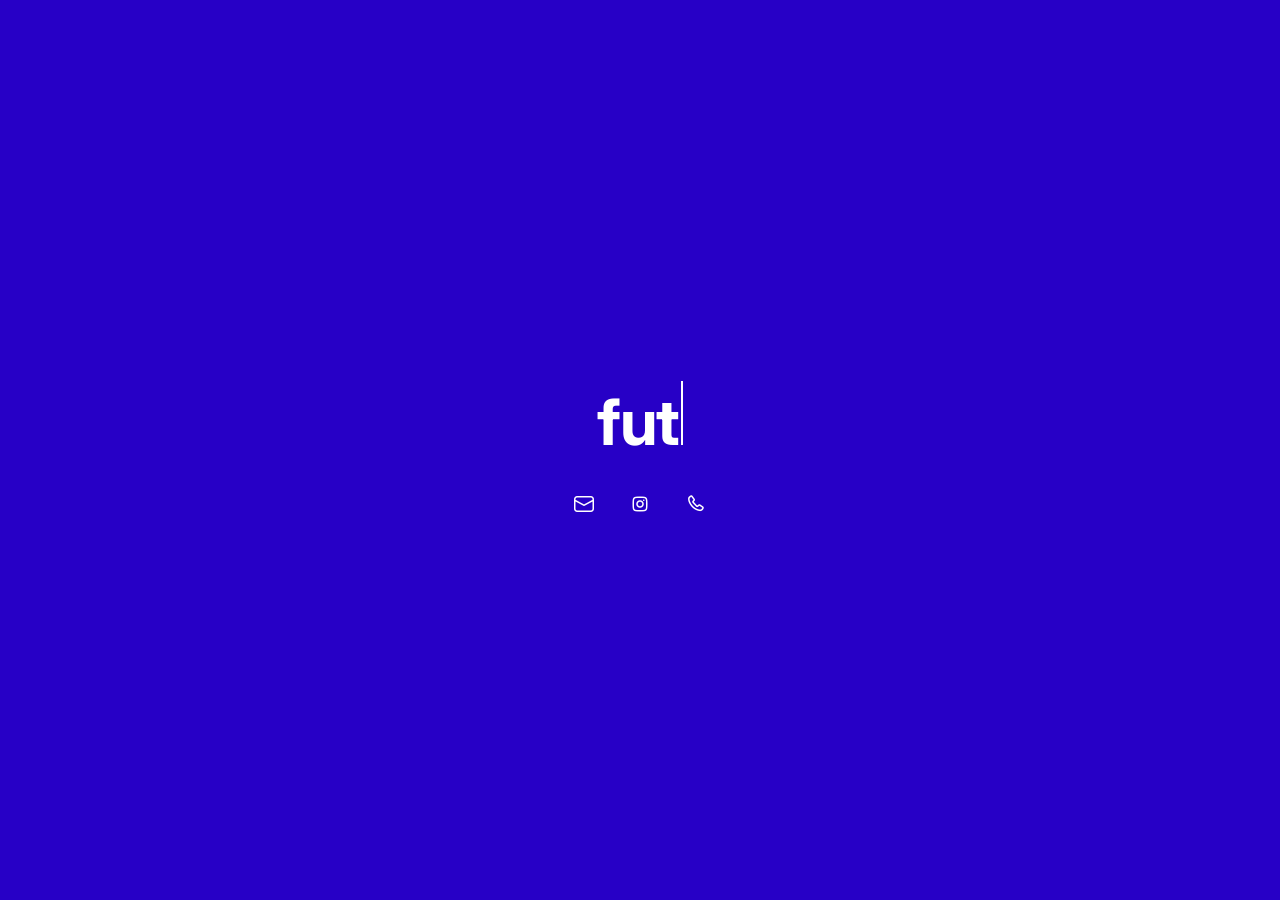
==== index.html @ 41119103 "Add files via upload" ====
<!DOCTYPE html>
<html lang="en">
<head>
    <meta charset="UTF-8">
    <meta name="viewport" content="width=device-width, initial-scale=1.0">
    <title>Futonic</title>
    <link rel="stylesheet" href="styles.css">
    <link rel="preconnect" href="https://fonts.googleapis.com">
    <link rel="preconnect" href="https://fonts.gstatic.com" crossorigin>
    <link href="https://fonts.googleapis.com/css2?family=Inter:wght@400;500;600;700&display=swap" rel="stylesheet">
</head>
<body>
    <div class="container">
        <div class="text-container">
            <h1 class="logo" id="main-text">futonic</h1>
        </div>
        <div class="social-links">
            <a href="mailto:igbal@futonic.com" class="social-link">
                <img src="mailLogo.png" alt="Email" class="social-icon">
            </a>
            <a href="https://instagram.com/futonic" target="_blank" class="social-link">
                <img src="instagramLogo.png" alt="Instagram" class="social-icon">
            </a>
            <a href="tel:+994775449441" class="social-link">
                <img src="phoneLogo.png" alt="Phone" class="social-icon">
            </a>
        </div>
    </div>
    <script src="script.js"></script>
</body>
</html>
---- styles.css ----
* {
    margin: 0;
    padding: 0;
    box-sizing: border-box;
}

body {
    font-family: 'Inter', sans-serif;
    background-color: #2700C6;
    color: white;
    min-height: 100vh;
    display: flex;
    justify-content: center;
    align-items: center;
}

.container {
    text-align: center;
    padding: 2rem;
}

.text-container {
    margin-bottom: 2rem;
}

.logo {
    font-size: 4rem;
    font-weight: 700;
    letter-spacing: -0.02em;
    opacity: 0;
    animation: fadeIn 0.5s ease forwards;
}

.social-links {
    display: flex;
    gap: 2rem;
    justify-content: center;
    align-items: center;
    opacity: 0;
    animation: fadeIn 0.5s ease forwards 1.5s;
}

.social-link {
    text-decoration: none;
    transition: transform 0.3s ease;
}

.social-icon {
    width: 24px;
    height: 24px;
    filter: brightness(0) invert(1);
}

.social-link:hover {
    transform: scale(1.1);
}

@keyframes fadeIn {
    from {
        opacity: 0;
        transform: translateY(20px);
    }
    to {
        opacity: 1;
        transform: translateY(0);
    }
}

.cursor {
    display: inline-block;
    width: 2px;
    height: 1em;
    background-color: white;
    margin-left: 2px;
    animation: blink 0.7s infinite;
}

@keyframes blink {
    50% {
        opacity: 0;
    }
}

/* Responsive design */
@media (max-width: 768px) {
    .logo {
        font-size: 3rem;
    }
    
    .social-links {
        gap: 1.5rem;
    }
}

@media (max-width: 480px) {
    .logo {
        font-size: 2.5rem;
    }
    
    .social-links {
        gap: 1rem;
    }
}
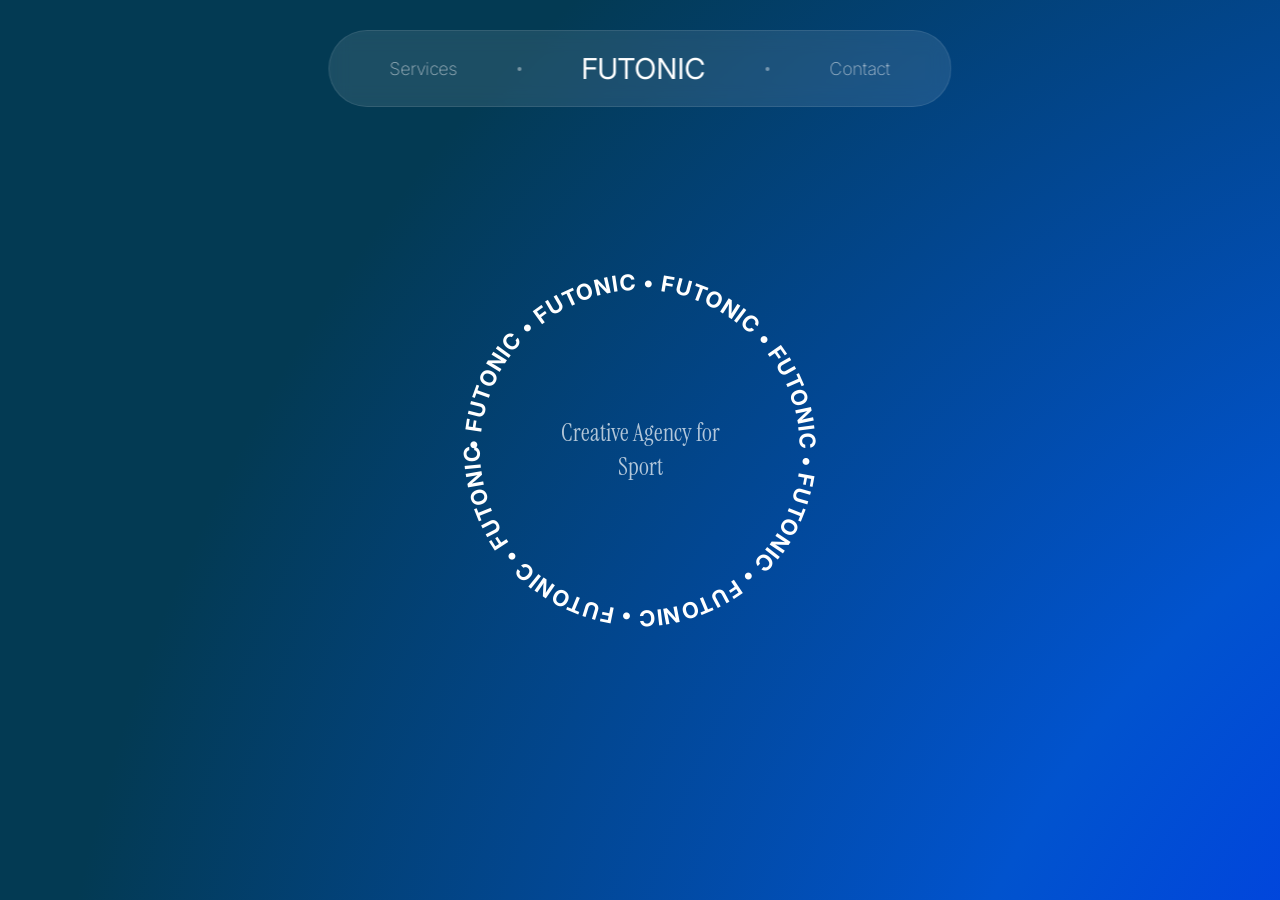
==== commit 90728cd2: "Add files via upload" ====
--- a/index.html
+++ b/index.html
@@ -1,31 +1,1358 @@
-<!DOCTYPE html>
-<html lang="en">
-<head>
-    <meta charset="UTF-8">
-    <meta name="viewport" content="width=device-width, initial-scale=1.0">
-    <title>Futonic</title>
-    <link rel="stylesheet" href="styles.css">
-    <link rel="preconnect" href="https://fonts.googleapis.com">
-    <link rel="preconnect" href="https://fonts.gstatic.com" crossorigin>
-    <link href="https://fonts.googleapis.com/css2?family=Inter:wght@400;500;600;700&display=swap" rel="stylesheet">
-</head>
-<body>
-    <div class="container">
-        <div class="text-container">
-            <h1 class="logo" id="main-text">futonic</h1>
-        </div>
-        <div class="social-links">
-            <a href="mailto:igbal@futonic.com" class="social-link">
-                <img src="mailLogo.png" alt="Email" class="social-icon">
-            </a>
-            <a href="https://instagram.com/futonic" target="_blank" class="social-link">
-                <img src="instagramLogo.png" alt="Instagram" class="social-icon">
-            </a>
-            <a href="tel:+994775449441" class="social-link">
-                <img src="phoneLogo.png" alt="Phone" class="social-icon">
-            </a>
-        </div>
-    </div>
-    <script src="script.js"></script>
-</body>
-</html> +<!DOCTYPE html>
+<html lang="en">
+<head>
+    <meta charset="UTF-8">
+    <meta name="viewport" content="width=device-width, initial-scale=1.0">
+    <title>Futonic</title>
+    <link href="https://fonts.googleapis.com/css2?family=Inter:wght@900&display=swap" rel="stylesheet">
+    <link href="https://api.fontshare.com/v2/css?f[]=instrument-serif@400&display=swap" rel="stylesheet">
+    <link href="https://fonts.googleapis.com/css2?family=Instrument+Serif&display=swap" rel="stylesheet">
+
+    <style>
+        * {
+            margin: 0;
+            padding: 0;
+            box-sizing: border-box;
+        }
+
+        html {
+            scroll-behavior: smooth;
+            height: 100%;
+            overflow-y: auto;
+            scroll-snap-type: y mandatory;
+        }
+
+        @keyframes gradientMove {
+            0% {
+                background-position: 70% 70%;
+            }
+            25% {
+                background-position: 65% 75%;
+            }
+            50% {
+                background-position: 70% 80%;
+            }
+            75% {
+                background-position: 75% 75%;
+            }
+            100% {
+                background-position: 70% 70%;
+            }
+        }
+
+        @keyframes wave {
+            0% {
+                transform: translateY(0) scaleY(1);
+            }
+            50% {
+                transform: translateY(10px) scaleY(0.9);
+            }
+            100% {
+                transform: translateY(0) scaleY(1);
+            }
+        }
+
+        body {
+            min-height: 100vh;
+            background: radial-gradient(
+                circle at 70% 70%,
+                #0026ff 0%,
+                #0153ce 40%,
+                #033a53 80%
+            );
+            background-size: 200% 200%;
+            background-attachment: fixed;
+            animation: gradientMove 15s ease-in-out infinite;
+            font-family: 'Inter', sans-serif;
+            color: rgba(255, 255, 255, 0.9);
+            overflow-x: hidden;
+            perspective: 1px;
+            transform-style: preserve-3d;
+        }
+
+        .header {
+            position: fixed;
+            top: 30px;
+            left: 50%;
+            transform: translateX(-50%);
+            background: rgba(255, 255, 255, 0.1);
+            backdrop-filter: blur(10px);
+            border-radius: 50px;
+            padding: 20px 60px;
+            display: flex;
+            align-items: center;
+            gap: 60px;
+            z-index: 1000;
+            border: 1px solid rgba(255, 255, 255, 0.1);
+            transition: all 0.3s ease;
+        }
+
+        .header.on-light {
+            background: rgba(255, 255, 255, 0.8);
+            border: 1px solid rgba(0, 0, 0, 0.1);
+        }
+
+        .header a {
+            color: rgba(255, 255, 255, 0.6);
+            text-decoration: none;
+            font-size: 1.1rem;
+            transition: all 0.5s cubic-bezier(0.4, 0, 0.2, 1);
+            font-weight: 200;
+            cursor: pointer;
+        }
+
+        .header a:hover {
+            color: rgba(255, 255, 255, 0.9);
+        }
+
+        .header a.active {
+            color: rgba(255, 255, 255, 1);
+            font-size: 1.3rem;
+            font-weight: 400;
+        }
+
+        .header .logo {
+            color: rgba(255, 255, 255, 0.8);
+            font-size: 1.2rem;
+            font-weight: 300;
+            transition: all 0.5s cubic-bezier(0.4, 0, 0.2, 1);
+        }
+
+        .header .logo.active {
+            font-size: 1.8rem;
+            font-weight: 400;
+            color: rgba(255, 255, 255, 1);
+        }
+
+        .header.on-light a {
+            color: rgba(0, 0, 0, 0.6);
+        }
+
+        .header.on-light a:hover {
+            color: rgba(0, 0, 0, 0.9);
+        }
+
+        .header.on-light a.active {
+            color: rgba(0, 0, 0, 1);
+        }
+
+        .header.on-light .logo {
+            color: rgba(0, 0, 0, 0.8);
+        }
+
+        .header.on-light .logo.active {
+            color: rgba(0, 0, 0, 1);
+        }
+
+        .header.on-light .dot {
+            background: rgba(0, 0, 0, 0.4);
+        }
+
+        .header .dot {
+            width: 4px;
+            height: 4px;
+            background: rgba(255, 255, 255, 0.4);
+            border-radius: 50%;
+            transition: background 0.3s ease;
+        }
+
+        .section-wrapper {
+            position: relative;
+            height: 100vh;
+            overflow-y: auto;
+            overflow-x: hidden;
+            scroll-snap-type: y mandatory;
+            perspective: 2px;
+        }
+
+        .home-section {
+            position: relative;
+            min-height: 100vh;
+            width: 100%;
+            display: flex;
+            justify-content: center;
+            align-items: center;
+            scroll-snap-align: start;
+            scroll-snap-stop: always;
+            transform-style: preserve-3d;
+            z-index: 1;
+        }
+
+        .home-section::after {
+            content: '';
+            position: absolute;
+            top: 0;
+            left: 0;
+            right: 0;
+            bottom: 0;
+            background: inherit;
+            transform: translateZ(-1px) scale(2);
+            z-index: -1;
+        }
+
+        .circle-container {
+            position: relative;
+            width: 400px;
+            height: 400px;
+            display: flex;
+            justify-content: center;
+            align-items: center;
+            transform: translateZ(0);
+            will-change: transform;
+        }
+
+        .circle-text {
+            position: absolute;
+            width: 100%;
+            height: 100%;
+        }
+
+        svg {
+            width: 100%;
+            height: 100%;
+        }
+
+        path {
+            fill: none;
+        }
+
+        text {
+            fill: white;
+            font-size: 22px;
+            font-family: 'Inter', sans-serif;
+            font-weight: bold;
+            text-transform: uppercase;
+            letter-spacing: 1px;
+        }
+
+        .circle-text svg {
+            animation: rotate 20s linear infinite;
+        }
+
+        .subtitle {
+            font-family: 'Instrument Serif', serif;
+            font-size: 1.5rem;
+            color: rgba(255, 255, 255, 0.7);
+            position: absolute;
+            text-align: center;
+            max-width: 200px;
+            line-height: 1.4;
+            z-index: 2;
+        }
+
+        @keyframes rotate {
+            from {
+                transform: rotate(0deg);
+            }
+            to {
+                transform: rotate(360deg);
+            }
+        }
+
+        .center-text {
+            font-size: 4rem;
+            color: white;
+            position: absolute;
+            z-index: 2;
+        }
+
+        .text-container {
+            text-align: center;
+            position: relative;
+            min-height: 300px;
+            min-width: 800px;
+            display: flex;
+            flex-direction: column;
+            justify-content: center;
+            align-items: center;
+        }
+
+        .text-container h1 {
+            font-size: 5rem;
+            font-weight: 900;
+            margin-bottom: 1rem;
+            text-transform: lowercase;
+            letter-spacing: -0.02em;
+            display: flex;
+            justify-content: center;
+        }
+
+        .letter {
+            position: relative;
+            transition: color 0.3s ease, opacity 0.5s ease, transform 0.5s ease;
+            cursor: pointer;
+            transform-origin: center;
+            display: inline-block;
+            padding: 0 0.02em;
+            will-change: transform, opacity;
+        }
+
+        .letter.active {
+            color: #fff;
+        }
+
+        .letter.returning {
+            transition: transform 0.5s cubic-bezier(0.4, 0, 0.2, 1);
+        }
+
+        .letter.fade-out {
+            opacity: 0;
+            transform: translateY(20px);
+        }
+
+        .letter.fade-in {
+            opacity: 1;
+            transform: translateY(0);
+        }
+
+        /* Players Section Styles */
+        @keyframes glowMove {
+            0% {
+                background-position: 0% 50%;
+            }
+            50% {
+                background-position: 100% 50%;
+            }
+            100% {
+                background-position: 0% 50%;
+            }
+        }
+
+        .players-section {
+            min-height: 100vh;
+            height: 100vh;
+            width: 100%;
+            padding: 60px 20px;
+            background: #070511;
+            position: relative;
+            overflow: hidden;
+            display: flex;
+            flex-direction: column;
+            justify-content: center;
+            scroll-snap-align: start;
+            scroll-snap-stop: always;
+            z-index: 1;
+        }
+
+        .players-section::before {
+            content: '';
+            position: absolute;
+            top: -50%;
+            left: -50%;
+            width: 200%;
+            height: 200%;
+            background: radial-gradient(
+                circle at 70% 70%,
+                #0026ff 0%,
+                #0153ce 40%,
+                #033a53 80%
+            );
+            animation: glowMove 20s ease-in-out infinite;
+            z-index: -1;
+            transform-origin: center;
+        }
+
+        .players-section::after {
+            content: '';
+            position: absolute;
+            top: 0;
+            left: 0;
+            right: 0;
+            bottom: 0;
+            background: radial-gradient(
+                circle at 30% 30%,
+                rgba(56, 121, 242, 0.1) 0%,
+                rgba(56, 121, 242, 0.05) 30%,
+                transparent 70%
+            );
+            z-index: -1;
+        }
+
+        .players-section h2 {
+            text-align: center;
+            font-family: 'Instrument Serif', serif;
+            font-size: 4rem;
+            color: white;
+            margin-bottom: 60px;
+            font-weight: normal;
+            opacity: 0;
+            transform: translateY(30px);
+            transition: opacity 0.6s ease, transform 0.6s ease;
+            position: relative;
+            z-index: 2;
+        }
+
+        .players-section.visible h2 {
+            opacity: 1;
+            transform: translateY(0);
+        }
+
+        .players-grid {
+            position: relative;
+            z-index: 2;
+            display: flex;
+            justify-content: center;
+            gap: 40px;
+            flex-wrap: wrap;
+            max-width: 1200px;
+            margin: 0 auto;
+        }
+
+        .player-card {
+            width: 280px;
+            background: rgba(255, 255, 255, 0.05);
+            border-radius: 15px;
+            overflow: hidden;
+            transition: transform 0.3s ease, box-shadow 0.3s ease;
+            opacity: 0;
+            transform: translateY(30px);
+            transition: transform 0.6s ease, box-shadow 0.3s ease, opacity 0.6s ease;
+            backdrop-filter: blur(10px);
+            border: 1px solid rgba(255, 255, 255, 0.1);
+            position: relative;
+            margin-top: 80px;
+        }
+
+        .players-section.visible .player-card {
+            opacity: 1;
+            transform: translateY(0);
+        }
+
+        .player-card:hover {
+            transform: translateY(-10px);
+            box-shadow: 0 20px 40px rgba(56, 158, 242, 0.2);
+            border-color: rgba(56, 158, 242, 0.3);
+        }
+
+        .player-card:nth-child(2) {
+            transition-delay: 0.2s;
+        }
+
+        .player-image {
+            width: 100%;
+            height: 350px;
+            object-fit: cover;
+            position: relative;
+        }
+
+        .player-image::after {
+            content: '';
+            position: absolute;
+            top: 0;
+            left: 0;
+            right: 0;
+            bottom: 0;
+            background: linear-gradient(180deg, rgba(0,0,0,0) 0%, rgba(0,0,0,0.7) 100%);
+            z-index: 1;
+        }
+
+        .player-card.purple {
+            background: linear-gradient(to bottom, rgba(76, 29, 149, 0.1), rgba(76, 29, 149, 0.2));
+            border-color: rgba(147, 51, 234, 0.3);
+        }
+
+        .player-card.purple:hover {
+            transform: translateY(-10px);
+            box-shadow: 0 20px 40px rgba(147, 51, 234, 0.2);
+            border-color: rgba(147, 51, 234, 0.5);
+            background: linear-gradient(to bottom, rgba(76, 29, 149, 0.15), rgba(76, 29, 149, 0.25));
+        }
+
+        .player-card.red {
+            background: linear-gradient(to bottom, rgba(153, 27, 27, 0.1), rgba(153, 27, 27, 0.2));
+            border-color: rgba(220, 38, 38, 0.3);
+        }
+
+        .player-card.red:hover {
+            transform: translateY(-10px);
+            box-shadow: 0 20px 40px rgba(220, 38, 38, 0.2);
+            border-color: rgba(220, 38, 38, 0.5);
+            background: linear-gradient(to bottom, rgba(153, 27, 27, 0.15), rgba(153, 27, 27, 0.25));
+        }
+
+        .player-info {
+            padding: 20px;
+            position: relative;
+        }
+
+        .player-number {
+            position: absolute;
+            top: -2100px;
+            left: 0;
+            font-family: 'Instrument Serif', serif;
+            font-size: 4rem;
+            color: rgba(255, 255, 255, 0.15);
+            transition: color 0.3s ease, transform 0.3s ease;
+            z-index: 3;
+            transform: translateY(0);
+        }
+
+        .player-card:hover .player-number {
+            color: rgba(56, 115, 242, 0.7);
+            transform: translateY(10px);
+        }
+
+        .player-name {
+            font-family: 'Instrument Serif', serif;
+            font-size: 1.8rem;
+            color: rgba(255, 255, 255, 0.5);
+            margin-bottom: 5px;
+            transition: color 0.3s ease;
+        }
+
+        .player-card:hover .player-name {
+            color: rgba(255, 255, 255, 0.7);
+        }
+
+        .player-surname {
+            font-family: 'Instrument Serif', serif;
+            font-size: 2.2rem;
+            color: rgba(255, 255, 255, 0.9);
+            transition: color 0.3s ease;
+        }
+
+        .player-card:hover .player-surname {
+            color: white;
+        }
+
+        .flag-icon {
+            width: 24px;
+            height: 16px;
+            object-fit: contain;
+            margin-left: 10px;
+            vertical-align: middle;
+        }
+
+        .services-section {
+            position: relative;
+            min-height: 100vh;
+            width: 100%;
+            background: #f5f5f5;
+            display: flex;
+            flex-direction: column;
+            align-items: center;
+            justify-content: center;
+            scroll-snap-align: start;
+            scroll-snap-stop: always;
+            padding: 100px 20px;
+        }
+
+        .services-content {
+            display: flex;
+            flex-direction: column;
+            align-items: center;
+            width: 100%;
+            position: relative;
+        }
+
+        .services-section h2 {
+            font-family: 'Instrument Serif', serif;
+            font-size: 5rem;
+            color: #000;
+            font-weight: normal;
+            opacity: 0;
+            transform: translateY(30px);
+            transition: all 0.6s ease;
+            margin-bottom: 40px;
+            text-align: center;
+        }
+
+        .services-section.visible h2 {
+            opacity: 1;
+            transform: translateY(0);
+        }
+
+        .toggle-view-button {
+            margin-top: 60px;
+            margin-bottom: 60px;
+            width: 80px;
+            height: 80px;
+            border: 2px solid rgba(0, 0, 0, 0.3);
+            border-radius: 50%;
+            background: transparent;
+            cursor: pointer;
+            display: flex;
+            align-items: center;
+            justify-content: center;
+            transition: all 0.3s ease;
+            padding: 0;
+            position: relative;
+            z-index: 10;
+        }
+
+        .toggle-view-button:hover {
+            border-color: rgba(0, 0, 0, 0.8);
+        }
+
+        .toggle-view-button::after {
+            content: '';
+            width: 12px;
+            height: 12px;
+            border-right: 2px solid rgba(0, 0, 0, 0.6);
+            border-bottom: 2px solid rgba(0, 0, 0, 0.6);
+            transform: rotate(45deg);
+            transition: all 0.3s ease;
+            margin-top: -6px;
+        }
+
+        .toggle-view-button:hover::after {
+            border-color: rgba(0, 0, 0, 0.8);
+        }
+
+        .toggle-view-button.rotated::after {
+            transform: rotate(-135deg);
+            margin-top: 6px;
+        }
+
+        .services-grid {
+            display: flex;
+            gap: 60px;
+            justify-content: center;
+            max-width: 1500px;
+            width: 100%;
+            padding: 0 20px;
+            margin-top: 40px;
+            opacity: 1;
+            transform: translateY(0);
+            transition: all 0.6s cubic-bezier(0.4, 0, 0.2, 1);
+        }
+
+        .services-grid.hidden {
+            display: none;
+        }
+
+        .services-grid.fade-out {
+            opacity: 0;
+            transform: translateY(30px);
+            pointer-events: none;
+        }
+
+        .services-grid-past {
+            display: none;
+            gap: 60px;
+            justify-content: center;
+            max-width: 1500px;
+            width: 100%;
+            padding: 0 20px;
+            margin-top: 40px;
+            opacity: 0;
+            transform: translateY(30px);
+            transition: all 0.6s cubic-bezier(0.4, 0, 0.2, 1);
+        }
+
+        .services-grid-past.visible {
+            display: flex;
+            opacity: 1;
+            transform: translateY(0);
+        }
+
+        .services-grid-past.hidden {
+            display: none;
+        }
+
+        .services-grid-past.fade-out {
+            opacity: 0;
+            transform: translateY(30px);
+            pointer-events: none;
+        }
+
+        .service-card {
+            flex: 1;
+            max-width: 450px;
+            position: relative;
+            opacity: 0;
+            transform: translateY(100px);
+            transition: all 0.8s cubic-bezier(0.17, 0.85, 0.438, 0.99);
+            display: flex;
+            flex-direction: column;
+            align-items: center;
+        }
+
+        .service-card.visible {
+            opacity: 1;
+            transform: translateY(0);
+        }
+
+        .service-illustration {
+            width: 100%;
+            aspect-ratio: 4/5;
+            position: relative;
+            border-radius: 32px;
+            overflow: hidden;
+            background: #F5F5F5;
+            margin-bottom: 24px;
+        }
+
+        .service-illustration img {
+            width: 100%;
+            height: 100%;
+            object-fit: contain;
+            padding: 20px;
+        }
+
+        .service-description {
+            position: absolute;
+            top: 0;
+            left: 0;
+            width: 100%;
+            height: 100%;
+            background: rgba(0, 0, 0, 0.75);
+            backdrop-filter: blur(8px);
+            display: flex;
+            align-items: center;
+            justify-content: center;
+            padding: 40px;
+            color: white;
+            font-family: 'Inter', sans-serif;
+            font-size: 1.1rem;
+            line-height: 1.6;
+            opacity: 0;
+            transition: opacity 0.3s ease;
+            text-align: left;
+            cursor: default;
+        }
+
+        .service-illustration:hover .service-description {
+            opacity: 1;
+        }
+
+        .service-title {
+            font-family: 'Inter', sans-serif;
+            font-size: 2rem;
+            color: #000;
+            font-weight: 600;
+            text-align: center;
+            margin-top: 10px;
+            letter-spacing: -0.02em;
+        }
+
+        .parallax-reveal {
+            opacity: 0;
+            transform: translateY(50px);
+            transition: all 1s cubic-bezier(0.17, 0.85, 0.438, 0.99);
+            font-family: 'Inter', serif;
+        }
+
+        .parallax-reveal.visible {
+            opacity: 1;
+            transform: translateY(0);
+        }
+
+        .services-circle {
+            position: absolute;
+            width: 300px;
+            height: 300px;
+            top: 50%;
+            right: 5%;
+            transform: translateY(-50%);
+            opacity: 0;
+            transition: opacity 1s ease;
+        }
+
+        .services-circle svg {
+            animation: rotate 30s linear infinite;
+        }
+
+        .services-section.visible .services-circle {
+            opacity: 0.1;
+        }
+
+        .contact-section {
+            position: relative;
+            min-height: 100vh;
+            width: 100%;
+            background: radial-gradient(
+                circle at 70% 70%,
+                #0026ff 0%,
+                #0153ce 40%,
+                #033a53 80%
+            );
+            background-size: 200% 200%;
+            animation: gradientMove 15s ease-in-out infinite;
+            display: flex;
+            flex-direction: column;
+            align-items: center;
+            justify-content: center;
+            scroll-snap-align: start;
+            scroll-snap-stop: always;
+            padding: 60px 20px;
+            overflow: hidden;
+        }
+
+        .contact-initial {
+            font-size: 4rem;
+            color: white;
+            cursor: pointer;
+            transition: all 0.6s cubic-bezier(0.4, 0, 0.2, 1);
+            opacity: 1;
+            text-align: center;
+            position: relative;
+            background: transparent;
+            border: 2px solid rgba(255, 255, 255, 0.3);
+            padding: 20px 40px;
+            border-radius: 50px;
+            font-family: 'Inter', sans-serif;
+            z-index: 10;
+            margin-bottom: 30px;
+        }
+
+        .contact-initial:hover {
+            border-color: white;
+            background: rgba(255, 255, 255, 0.1);
+        }
+
+        .contact-initial.hidden {
+            opacity: 0;
+            transform: translateY(-50px);
+            pointer-events: none;
+        }
+
+        .contact-form {
+            position: absolute;
+            display: flex;
+            gap: 60px;
+            align-items: flex-start;
+            opacity: 0;
+            visibility: hidden;
+            transform: translateY(50px);
+            transition: all 0.6s cubic-bezier(0.4, 0, 0.2, 1);
+            max-width: 1000px;
+            width: 100%;
+        }
+
+        .contact-form.visible {
+            opacity: 1;
+            visibility: visible;
+            transform: translateY(0);
+        }
+
+        .handshake-container {
+            flex: 1;
+            max-width: 400px;
+            opacity: 1;
+            transition: all 0.6s cubic-bezier(0.4, 0, 0.2, 1);
+            position: relative;
+        }
+
+        .handshake-container.hidden {
+            opacity: 0;
+            transform: translateX(-50px);
+            pointer-events: none;
+        }
+
+        .handshake-image {
+            width: 100%;
+            height: auto;
+            transition: opacity 0.3s ease;
+        }
+
+        .handshake-image.hidden {
+            opacity: 0;
+        }
+
+        .form-container {
+            flex: 1;
+            display: flex;
+            flex-direction: column;
+            gap: 30px;
+        }
+
+        .form-input {
+            background: transparent;
+            border: none;
+            border-bottom: 1px solid rgba(255, 255, 255, 0.3);
+            padding: 10px 0;
+            color: white;
+            font-size: 1.1rem;
+            transition: all 0.3s ease;
+            width: 100%;
+        }
+
+        .form-input::placeholder {
+            color: rgba(255, 255, 255, 0.5);
+        }
+
+        .form-input:focus {
+            outline: none;
+            border-bottom-color: white;
+        }
+
+        .submit-button {
+            opacity: 0;
+            position: absolute;
+            left: 0;
+            top: 50%;
+            transform: translateY(-50%);
+            transition: all 0.6s cubic-bezier(0.4, 0, 0.2, 1);
+            background: transparent;
+            border: 1px solid white;
+            color: white;
+            padding: 12px 30px;
+            border-radius: 30px;
+            font-size: 1.1rem;
+            cursor: pointer;
+            width: 100%;
+            max-width: 400px;
+            pointer-events: none;
+        }
+
+        .submit-button.visible {
+            opacity: 1;
+            transform: translateY(-50%);
+            pointer-events: auto;
+        }
+
+        .submit-button:hover {
+            background: rgba(255, 255, 255, 0.1);
+        }
+
+        .social-links {
+            display: flex;
+            gap: 20px;
+            justify-content: center;
+            align-items: center;
+            margin-bottom: 30px;
+            opacity: 1;
+            visibility: visible;
+            transition: all 0.6s cubic-bezier(0.4, 0, 0.2, 1);
+        }
+
+        .social-links.hidden {
+            opacity: 0;
+            visibility: hidden;
+            transform: translateY(-20px);
+        }
+
+        .social-link {
+            width: 20px;
+            height: 20px;
+            display: flex;
+            align-items: center;
+            justify-content: center;
+            opacity: 0.7;
+            transition: opacity 0.3s ease;
+            cursor: pointer;
+        }
+
+        .social-link:hover {
+            opacity: 1;
+        }
+
+        .social-link img {
+            width: 100%;
+            height: 100%;
+            object-fit: contain;
+        }
+
+        .contact-circle {
+            position: absolute;
+            width: 300px;
+            height: 300px;
+            top: 50%;
+            left: 5%;
+            transform: translateY(-50%);
+            opacity: 0;
+            transition: opacity 1s ease;
+        }
+
+        .contact-circle svg {
+            animation: rotate 30s linear infinite reverse;
+        }
+
+        .contact-section.visible .contact-circle {
+            opacity: 0.1;
+        }
+
+        .team-button {
+            margin-top: 50px;
+            padding: 15px 40px;
+            border: 2px solid rgba(255, 255, 255, 0.3);
+            background: transparent;
+            color: white;
+            font-size: 1.2rem;
+            border-radius: 50px;
+            cursor: pointer;
+            transition: all 0.3s ease;
+            font-family: 'Inter', sans-serif;
+            opacity: 1;
+            transform: translateY(0);
+        }
+
+        .team-button:hover {
+            border-color: white;
+            background: rgba(255, 255, 255, 0.1);
+        }
+
+        .team-section {
+            min-height: 100vh;
+            width: 100%;
+            background: linear-gradient(135deg, #0026ff 0%, #fff 100%);
+            display: none;
+            opacity: 0;
+            transition: opacity 0.6s ease;
+            scroll-snap-align: start;
+            scroll-snap-stop: always;
+            padding: 100px 20px;
+        }
+
+        .team-section.visible {
+            display: flex;
+            opacity: 1;
+        }
+
+        .team-content {
+            max-width: 1200px;
+            margin: 0 auto;
+            width: 100%;
+        }
+    </style>
+</head>
+<body>
+    <header class="header">
+        <a href="#services">Services</a>
+        <div class="dot"></div>
+        <a href="#home" class="logo">FUTONIC</a>
+        <div class="dot"></div>
+        <a href="#contact">Contact</a>
+    </header>
+
+    <div class="section-wrapper">
+        <section class="home-section" id="home">
+            <div class="circle-container parallax-reveal">
+                <div class="circle-text">
+                    <svg viewBox="0 0 400 400">
+                        <defs>
+                            <path id="circlePath" d="M200,200 m-160,0 a160,160 0 1,1 320,0 a160,160 0 1,1 -320,0"/>
+                        </defs>
+                        <text>
+                            <textPath href="#circlePath" startOffset="0">• FUTONIC • FUTONIC • FUTONIC • FUTONIC • FUTONIC • FUTONIC • FUTONIC • FUTONIC •</textPath>
+                        </text>
+                    </svg>
+                </div>
+            <div class="subtitle">Creative Agency for Sport</div>
+        </div>
+    </section>
+
+        <section class="services-section" id="services">
+            <div class="services-content">
+                <h2 class="parallax-reveal" style="font-family: 'Instrument Serif', serif;">What We Do?</h2>
+                <div class="services-grid">
+                    <div class="service-card content parallax-reveal">
+                        <div class="service-illustration">
+                            <img src="Capture.png" alt="Capture" />
+                            <div class="service-description">
+                                We capture your best moments on the field with professional photography and videography, turning raw talent into compelling visual stories.
+                            </div>
+                        </div>
+                        <h3 class="service-title">Capture</h3>
+                    </div>
+                    <div class="service-card brand parallax-reveal">
+                        <div class="service-illustration">
+                            <img src="Brand.png" alt="Brand" />
+                            <div class="service-description">
+                                We transform your highlights into a cohesive visual story, crafting your unique athletic narrative frame by frame.
+                            </div>
+                        </div>
+                        <h3 class="service-title">Brand</h3>
+                    </div>
+                    <div class="service-card create parallax-reveal">
+                        <div class="service-illustration">
+                            <img src="create.png" alt="Create" />
+                            <div class="service-description">
+                                We create engaging social media content that showcases your talent and connects with your audience, building your digital presence.
+                            </div>
+                        </div>
+                        <h3 class="service-title">Create</h3>
+                    </div>
+                </div>
+                <div class="services-grid-past">
+                    <div class="service-card content parallax-reveal">
+                        <div class="service-illustration">
+                            <img src="edgar.jpg" alt="Past Project 1" />
+                            <div class="service-description">
+                                Coming soon...
+                            </div>
+                        </div>
+                        <h3 class="service-title">Project 1</h3>
+                    </div>
+                    <div class="service-card brand parallax-reveal">
+                        <div class="service-illustration">
+                            <img src="emreli.jpg" alt="Past Project 2" />
+                            <div class="service-description">
+                                Coming soon...
+                            </div>
+                        </div>
+                        <h3 class="service-title">Project 2</h3>
+                    </div>
+                    <div class="service-card create parallax-reveal">
+                        <div class="service-illustration">
+                            <img src="placeholder3.png" alt="Past Project 3" />
+                            <div class="service-description">
+                                Coming soon...
+                            </div>
+                        </div>
+                        <h3 class="service-title">Project 3</h3>
+                    </div>
+                </div>
+                <button type="button" class="toggle-view-button" aria-label="Toggle services view">
+                </button>
+            </div>
+        </section>
+
+        <section class="contact-section" id="contact">
+            <div class="contact-circle">
+                <svg viewBox="0 0 400 400">
+                    <defs>
+                        <path id="contactCirclePath" d="M200,200 m-160,0 a160,160 0 1,1 320,0 a160,160 0 1,1 -320,0"/>
+                    </defs>
+                    <text>
+                        <textPath href="#contactCirclePath" startOffset="0">• MAKE IT REAL • MAKE IT REAL • MAKE IT REAL • MAKE IT REAL • MAKE IT REAL • MAKE IT REAL • MAKE IT REAL • MAKE IT REAL •</textPath>
+                    </text>
+                </svg>
+            </div>
+            <div style="display: flex; flex-direction: column; align-items: center;">
+                <button class="contact-initial">I'm interested</button>
+                <div class="social-links">
+                    <a href="mailto:igbal@futonic.com" class="social-link">
+                        <img src="mailLogo.png" alt="Email">
+                    </a>
+                    <a href="tel:+994775267741" class="social-link">
+                        <img src="phoneLogo.png" alt="Phone">
+                    </a>
+                    <a href="https://instagram.com/futonic" target="_blank" class="social-link">
+                        <img src="instagramLogo.png" alt="Instagram">
+                    </a>
+                </div>
+                <button class="team-button">Our Team</button>
+            </div>
+            <div class="contact-form">
+                <div class="handshake-container">
+                    <img src="handshake.png" alt="Handshake" class="handshake-image">
+                    <button class="submit-button">Make it real.</button>
+                </div>
+                <div class="form-container">
+                    <input type="text" class="form-input" placeholder="Name" required>
+                    <input type="text" class="form-input" placeholder="Mail / Phone" required>
+                    <textarea class="form-input" placeholder="Message" rows="4" required></textarea>
+                </div>
+            </div>
+        </section>
+
+        <section class="team-section" id="team">
+            <div class="team-content">
+                <!-- Team content will go here -->
+            </div>
+        </section>
+    </div>
+
+    <script>
+        // Smooth scrolling for navigation links
+        document.querySelectorAll('a[href^="#"]').forEach(anchor => {
+            anchor.addEventListener('click', function (e) {
+                e.preventDefault();
+                const targetId = this.getAttribute('href');
+                const targetElement = document.querySelector(targetId);
+                targetElement.scrollIntoView({ behavior: 'smooth' });
+            });
+        });
+
+        // Header and section observers setup
+        const header = document.querySelector('.header');
+        const sections = document.querySelectorAll('section');
+        const navLinks = {
+            home: document.querySelector('a[href="#home"]'),
+            services: document.querySelector('a[href="#services"]'),
+            contact: document.querySelector('a[href="#contact"]')
+        };
+
+        // Intersection Observer for header states
+        const observerOptions = {
+            root: null,
+            rootMargin: '-40% 0px',
+            threshold: 0.1
+        };
+
+        const headerObserver = new IntersectionObserver((entries) => {
+            entries.forEach(entry => {
+                if (entry.isIntersecting) {
+                    // Remove active class from all links
+                    Object.values(navLinks).forEach(link => {
+                        if (link) link.classList.remove('active');
+                    });
+
+                    // Add active class to current section link
+                    const currentLink = navLinks[entry.target.id];
+                    if (currentLink) currentLink.classList.add('active');
+
+                    // Special handling for logo (home section)
+                    const logo = document.querySelector('.header .logo');
+                    if (entry.target.id === 'home') {
+                        logo.classList.add('active');
+                    } else {
+                        logo.classList.remove('active');
+                    }
+
+                    // Update header style based on current section
+                    if (entry.target.id === 'services') {
+                        header.classList.add('on-light');
+                    } else {
+                        header.classList.remove('on-light');
+                    }
+                }
+            });
+        }, observerOptions);
+
+        // Observe all sections for header state changes
+        sections.forEach(section => {
+            headerObserver.observe(section);
+        });
+
+        // Intersection Observer for parallax reveal animations
+        const revealObserver = new IntersectionObserver((entries) => {
+            entries.forEach(entry => {
+                if (entry.isIntersecting) {
+                    entry.target.classList.add('visible');
+                }
+            });
+        }, {
+            root: null,
+            rootMargin: '-50px',
+            threshold: 0.15
+        });
+
+        // Observe all elements that need scroll reveal
+        document.querySelectorAll('.parallax-reveal, .service-card').forEach(element => {
+            revealObserver.observe(element);
+        });
+
+        // Observe services section
+        document.querySelectorAll('.services-section').forEach(element => {
+            revealObserver.observe(element);
+        });
+
+        // Contact section interactions
+        const contactSection = document.querySelector('.contact-section');
+        const contactInitial = document.querySelector('.contact-initial');
+        const contactForm = document.querySelector('.contact-form');
+        const handshakeContainer = document.querySelector('.handshake-container');
+        const handshakeImage = document.querySelector('.handshake-image');
+        const submitButton = document.querySelector('.submit-button');
+        const formInputs = document.querySelectorAll('.form-input');
+        const socialLinks = document.querySelector('.social-links');
+
+        // Initialize the contact form state
+        contactForm.style.display = 'none';
+        let filledInputs = 0;
+        const requiredInputs = 3;
+
+        contactInitial.addEventListener('click', () => {
+            console.log('Button clicked');
+            contactInitial.classList.add('hidden');
+            socialLinks.classList.add('hidden');
+            contactForm.style.display = 'flex';
+            
+            requestAnimationFrame(() => {
+                requestAnimationFrame(() => {
+                    contactForm.classList.add('visible');
+                });
+            });
+        });
+
+        function checkAllInputsFilled() {
+            let allFilled = true;
+            formInputs.forEach(input => {
+                if (!input.value.trim()) {
+                    allFilled = false;
+                }
+            });
+            return allFilled;
+        }
+
+        formInputs.forEach(input => {
+            input.addEventListener('input', () => {
+                console.log('Input changed');
+                if (checkAllInputsFilled()) {
+                    console.log('All inputs filled');
+                    handshakeImage.classList.add('hidden');
+                    setTimeout(() => {
+                        submitButton.classList.add('visible');
+                    }, 300);
+                } else {
+                    console.log('Not all inputs filled');
+                    handshakeImage.classList.remove('hidden');
+                    submitButton.classList.remove('visible');
+                }
+            });
+        });
+
+        // Observe services and contact sections
+        document.querySelectorAll('.services-section, .contact-section').forEach(element => {
+            revealObserver.observe(element);
+        });
+
+        // Services section transitions
+        const toggleViewButton = document.querySelector('.toggle-view-button');
+        const servicesTitle = document.querySelector('.services-section h2');
+        const servicesGrid = document.querySelector('.services-grid');
+        const servicesGridPast = document.querySelector('.services-grid-past');
+        let isShowingPast = false;
+
+        if (toggleViewButton) {
+            toggleViewButton.addEventListener('click', function() {
+                console.log('Button clicked');
+                const currentGrid = isShowingPast ? servicesGridPast : servicesGrid;
+                const newGrid = isShowingPast ? servicesGrid : servicesGridPast;
+                
+                // Fade out current content
+                currentGrid.classList.add('fade-out');
+                
+                // Toggle button rotation
+                this.classList.toggle('rotated');
+                
+                setTimeout(() => {
+                    // Hide current content
+                    currentGrid.classList.add('hidden');
+                    currentGrid.classList.remove('fade-out');
+                    currentGrid.classList.remove('visible');
+                    
+                    // Show new content
+                    newGrid.classList.remove('hidden');
+                    requestAnimationFrame(() => {
+                        newGrid.classList.add('visible');
+                    });
+                    
+                    // Update title
+                    servicesTitle.textContent = isShowingPast ? 'What We Do?' : 'What We Did?';
+                    
+                    // Update state
+                    isShowingPast = !isShowingPast;
+                }, 600);
+            });
+        }
+
+        // Team section functionality
+        const teamButton = document.querySelector('.team-button');
+        const teamSection = document.querySelector('.team-section');
+
+        if (teamButton && teamSection) {
+            teamButton.addEventListener('click', function() {
+                // Hide the button with fade out effect
+                teamButton.style.opacity = '0';
+                teamButton.style.transform = 'translateY(20px)';
+                
+                // Show team section
+                teamSection.classList.add('visible');
+                
+                // Smooth scroll to team section
+                setTimeout(() => {
+                    teamSection.scrollIntoView({ behavior: 'smooth' });
+                    // Remove button from DOM after animation
+                    setTimeout(() => {
+                        teamButton.style.display = 'none';
+                    }, 300);
+                }, 100);
+            });
+        }
+    </script>
+</body>
+</html>
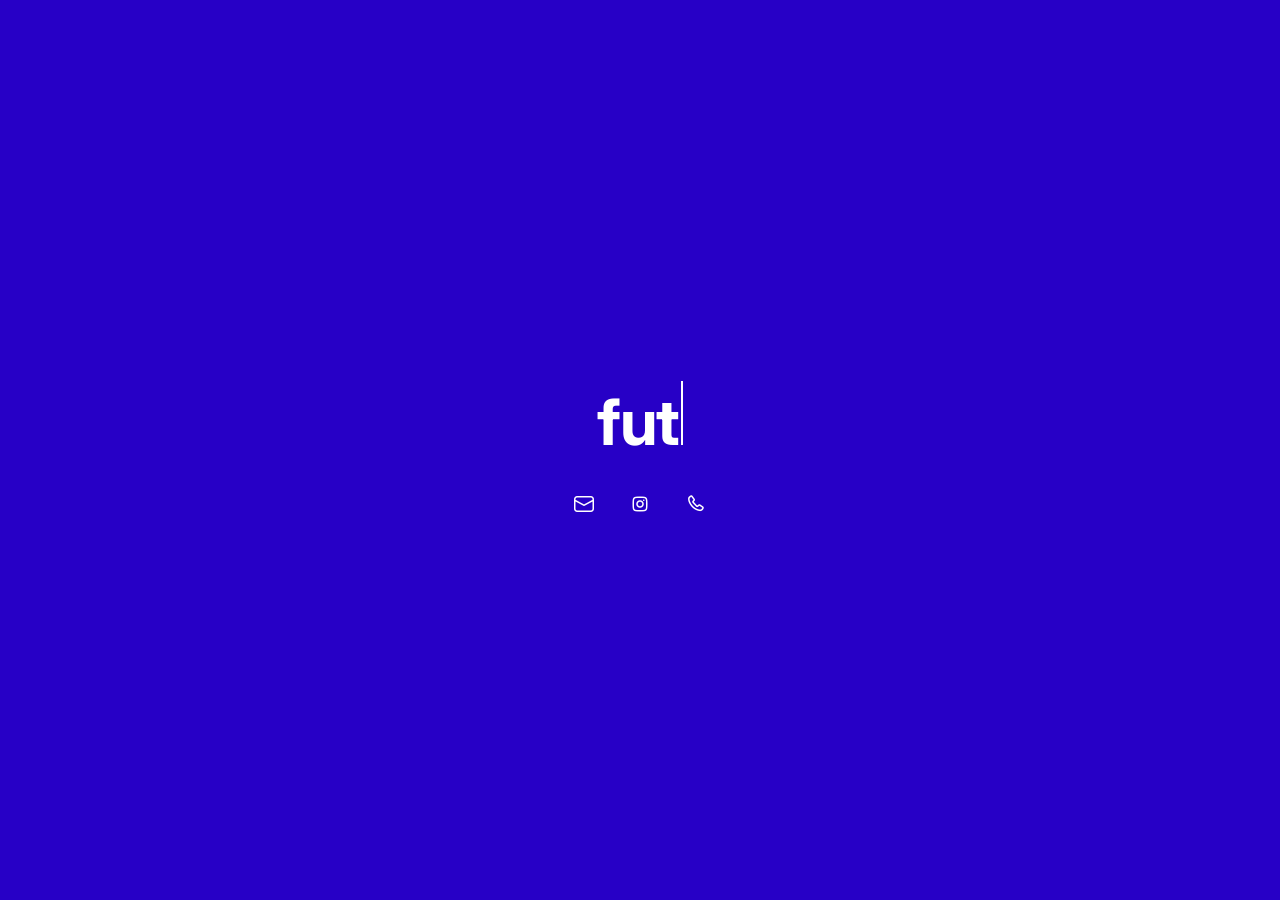
==== commit 4e74d28c: "Add analytics tracking to index.html Added analytics scripts and noscript tag for tracking." ====
--- a/index.html
+++ b/index.html
@@ -1,1358 +1,36 @@
-<!DOCTYPE html>
-<html lang="en">
-<head>
-    <meta charset="UTF-8">
-    <meta name="viewport" content="width=device-width, initial-scale=1.0">
-    <title>Futonic</title>
-    <link href="https://fonts.googleapis.com/css2?family=Inter:wght@900&display=swap" rel="stylesheet">
-    <link href="https://api.fontshare.com/v2/css?f[]=instrument-serif@400&display=swap" rel="stylesheet">
-    <link href="https://fonts.googleapis.com/css2?family=Instrument+Serif&display=swap" rel="stylesheet">
-
-    <style>
-        * {
-            margin: 0;
-            padding: 0;
-            box-sizing: border-box;
-        }
-
-        html {
-            scroll-behavior: smooth;
-            height: 100%;
-            overflow-y: auto;
-            scroll-snap-type: y mandatory;
-        }
-
-        @keyframes gradientMove {
-            0% {
-                background-position: 70% 70%;
-            }
-            25% {
-                background-position: 65% 75%;
-            }
-            50% {
-                background-position: 70% 80%;
-            }
-            75% {
-                background-position: 75% 75%;
-            }
-            100% {
-                background-position: 70% 70%;
-            }
-        }
-
-        @keyframes wave {
-            0% {
-                transform: translateY(0) scaleY(1);
-            }
-            50% {
-                transform: translateY(10px) scaleY(0.9);
-            }
-            100% {
-                transform: translateY(0) scaleY(1);
-            }
-        }
-
-        body {
-            min-height: 100vh;
-            background: radial-gradient(
-                circle at 70% 70%,
-                #0026ff 0%,
-                #0153ce 40%,
-                #033a53 80%
-            );
-            background-size: 200% 200%;
-            background-attachment: fixed;
-            animation: gradientMove 15s ease-in-out infinite;
-            font-family: 'Inter', sans-serif;
-            color: rgba(255, 255, 255, 0.9);
-            overflow-x: hidden;
-            perspective: 1px;
-            transform-style: preserve-3d;
-        }
-
-        .header {
-            position: fixed;
-            top: 30px;
-            left: 50%;
-            transform: translateX(-50%);
-            background: rgba(255, 255, 255, 0.1);
-            backdrop-filter: blur(10px);
-            border-radius: 50px;
-            padding: 20px 60px;
-            display: flex;
-            align-items: center;
-            gap: 60px;
-            z-index: 1000;
-            border: 1px solid rgba(255, 255, 255, 0.1);
-            transition: all 0.3s ease;
-        }
-
-        .header.on-light {
-            background: rgba(255, 255, 255, 0.8);
-            border: 1px solid rgba(0, 0, 0, 0.1);
-        }
-
-        .header a {
-            color: rgba(255, 255, 255, 0.6);
-            text-decoration: none;
-            font-size: 1.1rem;
-            transition: all 0.5s cubic-bezier(0.4, 0, 0.2, 1);
-            font-weight: 200;
-            cursor: pointer;
-        }
-
-        .header a:hover {
-            color: rgba(255, 255, 255, 0.9);
-        }
-
-        .header a.active {
-            color: rgba(255, 255, 255, 1);
-            font-size: 1.3rem;
-            font-weight: 400;
-        }
-
-        .header .logo {
-            color: rgba(255, 255, 255, 0.8);
-            font-size: 1.2rem;
-            font-weight: 300;
-            transition: all 0.5s cubic-bezier(0.4, 0, 0.2, 1);
-        }
-
-        .header .logo.active {
-            font-size: 1.8rem;
-            font-weight: 400;
-            color: rgba(255, 255, 255, 1);
-        }
-
-        .header.on-light a {
-            color: rgba(0, 0, 0, 0.6);
-        }
-
-        .header.on-light a:hover {
-            color: rgba(0, 0, 0, 0.9);
-        }
-
-        .header.on-light a.active {
-            color: rgba(0, 0, 0, 1);
-        }
-
-        .header.on-light .logo {
-            color: rgba(0, 0, 0, 0.8);
-        }
-
-        .header.on-light .logo.active {
-            color: rgba(0, 0, 0, 1);
-        }
-
-        .header.on-light .dot {
-            background: rgba(0, 0, 0, 0.4);
-        }
-
-        .header .dot {
-            width: 4px;
-            height: 4px;
-            background: rgba(255, 255, 255, 0.4);
-            border-radius: 50%;
-            transition: background 0.3s ease;
-        }
-
-        .section-wrapper {
-            position: relative;
-            height: 100vh;
-            overflow-y: auto;
-            overflow-x: hidden;
-            scroll-snap-type: y mandatory;
-            perspective: 2px;
-        }
-
-        .home-section {
-            position: relative;
-            min-height: 100vh;
-            width: 100%;
-            display: flex;
-            justify-content: center;
-            align-items: center;
-            scroll-snap-align: start;
-            scroll-snap-stop: always;
-            transform-style: preserve-3d;
-            z-index: 1;
-        }
-
-        .home-section::after {
-            content: '';
-            position: absolute;
-            top: 0;
-            left: 0;
-            right: 0;
-            bottom: 0;
-            background: inherit;
-            transform: translateZ(-1px) scale(2);
-            z-index: -1;
-        }
-
-        .circle-container {
-            position: relative;
-            width: 400px;
-            height: 400px;
-            display: flex;
-            justify-content: center;
-            align-items: center;
-            transform: translateZ(0);
-            will-change: transform;
-        }
-
-        .circle-text {
-            position: absolute;
-            width: 100%;
-            height: 100%;
-        }
-
-        svg {
-            width: 100%;
-            height: 100%;
-        }
-
-        path {
-            fill: none;
-        }
-
-        text {
-            fill: white;
-            font-size: 22px;
-            font-family: 'Inter', sans-serif;
-            font-weight: bold;
-            text-transform: uppercase;
-            letter-spacing: 1px;
-        }
-
-        .circle-text svg {
-            animation: rotate 20s linear infinite;
-        }
-
-        .subtitle {
-            font-family: 'Instrument Serif', serif;
-            font-size: 1.5rem;
-            color: rgba(255, 255, 255, 0.7);
-            position: absolute;
-            text-align: center;
-            max-width: 200px;
-            line-height: 1.4;
-            z-index: 2;
-        }
-
-        @keyframes rotate {
-            from {
-                transform: rotate(0deg);
-            }
-            to {
-                transform: rotate(360deg);
-            }
-        }
-
-        .center-text {
-            font-size: 4rem;
-            color: white;
-            position: absolute;
-            z-index: 2;
-        }
-
-        .text-container {
-            text-align: center;
-            position: relative;
-            min-height: 300px;
-            min-width: 800px;
-            display: flex;
-            flex-direction: column;
-            justify-content: center;
-            align-items: center;
-        }
-
-        .text-container h1 {
-            font-size: 5rem;
-            font-weight: 900;
-            margin-bottom: 1rem;
-            text-transform: lowercase;
-            letter-spacing: -0.02em;
-            display: flex;
-            justify-content: center;
-        }
-
-        .letter {
-            position: relative;
-            transition: color 0.3s ease, opacity 0.5s ease, transform 0.5s ease;
-            cursor: pointer;
-            transform-origin: center;
-            display: inline-block;
-            padding: 0 0.02em;
-            will-change: transform, opacity;
-        }
-
-        .letter.active {
-            color: #fff;
-        }
-
-        .letter.returning {
-            transition: transform 0.5s cubic-bezier(0.4, 0, 0.2, 1);
-        }
-
-        .letter.fade-out {
-            opacity: 0;
-            transform: translateY(20px);
-        }
-
-        .letter.fade-in {
-            opacity: 1;
-            transform: translateY(0);
-        }
-
-        /* Players Section Styles */
-        @keyframes glowMove {
-            0% {
-                background-position: 0% 50%;
-            }
-            50% {
-                background-position: 100% 50%;
-            }
-            100% {
-                background-position: 0% 50%;
-            }
-        }
-
-        .players-section {
-            min-height: 100vh;
-            height: 100vh;
-            width: 100%;
-            padding: 60px 20px;
-            background: #070511;
-            position: relative;
-            overflow: hidden;
-            display: flex;
-            flex-direction: column;
-            justify-content: center;
-            scroll-snap-align: start;
-            scroll-snap-stop: always;
-            z-index: 1;
-        }
-
-        .players-section::before {
-            content: '';
-            position: absolute;
-            top: -50%;
-            left: -50%;
-            width: 200%;
-            height: 200%;
-            background: radial-gradient(
-                circle at 70% 70%,
-                #0026ff 0%,
-                #0153ce 40%,
-                #033a53 80%
-            );
-            animation: glowMove 20s ease-in-out infinite;
-            z-index: -1;
-            transform-origin: center;
-        }
-
-        .players-section::after {
-            content: '';
-            position: absolute;
-            top: 0;
-            left: 0;
-            right: 0;
-            bottom: 0;
-            background: radial-gradient(
-                circle at 30% 30%,
-                rgba(56, 121, 242, 0.1) 0%,
-                rgba(56, 121, 242, 0.05) 30%,
-                transparent 70%
-            );
-            z-index: -1;
-        }
-
-        .players-section h2 {
-            text-align: center;
-            font-family: 'Instrument Serif', serif;
-            font-size: 4rem;
-            color: white;
-            margin-bottom: 60px;
-            font-weight: normal;
-            opacity: 0;
-            transform: translateY(30px);
-            transition: opacity 0.6s ease, transform 0.6s ease;
-            position: relative;
-            z-index: 2;
-        }
-
-        .players-section.visible h2 {
-            opacity: 1;
-            transform: translateY(0);
-        }
-
-        .players-grid {
-            position: relative;
-            z-index: 2;
-            display: flex;
-            justify-content: center;
-            gap: 40px;
-            flex-wrap: wrap;
-            max-width: 1200px;
-            margin: 0 auto;
-        }
-
-        .player-card {
-            width: 280px;
-            background: rgba(255, 255, 255, 0.05);
-            border-radius: 15px;
-            overflow: hidden;
-            transition: transform 0.3s ease, box-shadow 0.3s ease;
-            opacity: 0;
-            transform: translateY(30px);
-            transition: transform 0.6s ease, box-shadow 0.3s ease, opacity 0.6s ease;
-            backdrop-filter: blur(10px);
-            border: 1px solid rgba(255, 255, 255, 0.1);
-            position: relative;
-            margin-top: 80px;
-        }
-
-        .players-section.visible .player-card {
-            opacity: 1;
-            transform: translateY(0);
-        }
-
-        .player-card:hover {
-            transform: translateY(-10px);
-            box-shadow: 0 20px 40px rgba(56, 158, 242, 0.2);
-            border-color: rgba(56, 158, 242, 0.3);
-        }
-
-        .player-card:nth-child(2) {
-            transition-delay: 0.2s;
-        }
-
-        .player-image {
-            width: 100%;
-            height: 350px;
-            object-fit: cover;
-            position: relative;
-        }
-
-        .player-image::after {
-            content: '';
-            position: absolute;
-            top: 0;
-            left: 0;
-            right: 0;
-            bottom: 0;
-            background: linear-gradient(180deg, rgba(0,0,0,0) 0%, rgba(0,0,0,0.7) 100%);
-            z-index: 1;
-        }
-
-        .player-card.purple {
-            background: linear-gradient(to bottom, rgba(76, 29, 149, 0.1), rgba(76, 29, 149, 0.2));
-            border-color: rgba(147, 51, 234, 0.3);
-        }
-
-        .player-card.purple:hover {
-            transform: translateY(-10px);
-            box-shadow: 0 20px 40px rgba(147, 51, 234, 0.2);
-            border-color: rgba(147, 51, 234, 0.5);
-            background: linear-gradient(to bottom, rgba(76, 29, 149, 0.15), rgba(76, 29, 149, 0.25));
-        }
-
-        .player-card.red {
-            background: linear-gradient(to bottom, rgba(153, 27, 27, 0.1), rgba(153, 27, 27, 0.2));
-            border-color: rgba(220, 38, 38, 0.3);
-        }
-
-        .player-card.red:hover {
-            transform: translateY(-10px);
-            box-shadow: 0 20px 40px rgba(220, 38, 38, 0.2);
-            border-color: rgba(220, 38, 38, 0.5);
-            background: linear-gradient(to bottom, rgba(153, 27, 27, 0.15), rgba(153, 27, 27, 0.25));
-        }
-
-        .player-info {
-            padding: 20px;
-            position: relative;
-        }
-
-        .player-number {
-            position: absolute;
-            top: -2100px;
-            left: 0;
-            font-family: 'Instrument Serif', serif;
-            font-size: 4rem;
-            color: rgba(255, 255, 255, 0.15);
-            transition: color 0.3s ease, transform 0.3s ease;
-            z-index: 3;
-            transform: translateY(0);
-        }
-
-        .player-card:hover .player-number {
-            color: rgba(56, 115, 242, 0.7);
-            transform: translateY(10px);
-        }
-
-        .player-name {
-            font-family: 'Instrument Serif', serif;
-            font-size: 1.8rem;
-            color: rgba(255, 255, 255, 0.5);
-            margin-bottom: 5px;
-            transition: color 0.3s ease;
-        }
-
-        .player-card:hover .player-name {
-            color: rgba(255, 255, 255, 0.7);
-        }
-
-        .player-surname {
-            font-family: 'Instrument Serif', serif;
-            font-size: 2.2rem;
-            color: rgba(255, 255, 255, 0.9);
-            transition: color 0.3s ease;
-        }
-
-        .player-card:hover .player-surname {
-            color: white;
-        }
-
-        .flag-icon {
-            width: 24px;
-            height: 16px;
-            object-fit: contain;
-            margin-left: 10px;
-            vertical-align: middle;
-        }
-
-        .services-section {
-            position: relative;
-            min-height: 100vh;
-            width: 100%;
-            background: #f5f5f5;
-            display: flex;
-            flex-direction: column;
-            align-items: center;
-            justify-content: center;
-            scroll-snap-align: start;
-            scroll-snap-stop: always;
-            padding: 100px 20px;
-        }
-
-        .services-content {
-            display: flex;
-            flex-direction: column;
-            align-items: center;
-            width: 100%;
-            position: relative;
-        }
-
-        .services-section h2 {
-            font-family: 'Instrument Serif', serif;
-            font-size: 5rem;
-            color: #000;
-            font-weight: normal;
-            opacity: 0;
-            transform: translateY(30px);
-            transition: all 0.6s ease;
-            margin-bottom: 40px;
-            text-align: center;
-        }
-
-        .services-section.visible h2 {
-            opacity: 1;
-            transform: translateY(0);
-        }
-
-        .toggle-view-button {
-            margin-top: 60px;
-            margin-bottom: 60px;
-            width: 80px;
-            height: 80px;
-            border: 2px solid rgba(0, 0, 0, 0.3);
-            border-radius: 50%;
-            background: transparent;
-            cursor: pointer;
-            display: flex;
-            align-items: center;
-            justify-content: center;
-            transition: all 0.3s ease;
-            padding: 0;
-            position: relative;
-            z-index: 10;
-        }
-
-        .toggle-view-button:hover {
-            border-color: rgba(0, 0, 0, 0.8);
-        }
-
-        .toggle-view-button::after {
-            content: '';
-            width: 12px;
-            height: 12px;
-            border-right: 2px solid rgba(0, 0, 0, 0.6);
-            border-bottom: 2px solid rgba(0, 0, 0, 0.6);
-            transform: rotate(45deg);
-            transition: all 0.3s ease;
-            margin-top: -6px;
-        }
-
-        .toggle-view-button:hover::after {
-            border-color: rgba(0, 0, 0, 0.8);
-        }
-
-        .toggle-view-button.rotated::after {
-            transform: rotate(-135deg);
-            margin-top: 6px;
-        }
-
-        .services-grid {
-            display: flex;
-            gap: 60px;
-            justify-content: center;
-            max-width: 1500px;
-            width: 100%;
-            padding: 0 20px;
-            margin-top: 40px;
-            opacity: 1;
-            transform: translateY(0);
-            transition: all 0.6s cubic-bezier(0.4, 0, 0.2, 1);
-        }
-
-        .services-grid.hidden {
-            display: none;
-        }
-
-        .services-grid.fade-out {
-            opacity: 0;
-            transform: translateY(30px);
-            pointer-events: none;
-        }
-
-        .services-grid-past {
-            display: none;
-            gap: 60px;
-            justify-content: center;
-            max-width: 1500px;
-            width: 100%;
-            padding: 0 20px;
-            margin-top: 40px;
-            opacity: 0;
-            transform: translateY(30px);
-            transition: all 0.6s cubic-bezier(0.4, 0, 0.2, 1);
-        }
-
-        .services-grid-past.visible {
-            display: flex;
-            opacity: 1;
-            transform: translateY(0);
-        }
-
-        .services-grid-past.hidden {
-            display: none;
-        }
-
-        .services-grid-past.fade-out {
-            opacity: 0;
-            transform: translateY(30px);
-            pointer-events: none;
-        }
-
-        .service-card {
-            flex: 1;
-            max-width: 450px;
-            position: relative;
-            opacity: 0;
-            transform: translateY(100px);
-            transition: all 0.8s cubic-bezier(0.17, 0.85, 0.438, 0.99);
-            display: flex;
-            flex-direction: column;
-            align-items: center;
-        }
-
-        .service-card.visible {
-            opacity: 1;
-            transform: translateY(0);
-        }
-
-        .service-illustration {
-            width: 100%;
-            aspect-ratio: 4/5;
-            position: relative;
-            border-radius: 32px;
-            overflow: hidden;
-            background: #F5F5F5;
-            margin-bottom: 24px;
-        }
-
-        .service-illustration img {
-            width: 100%;
-            height: 100%;
-            object-fit: contain;
-            padding: 20px;
-        }
-
-        .service-description {
-            position: absolute;
-            top: 0;
-            left: 0;
-            width: 100%;
-            height: 100%;
-            background: rgba(0, 0, 0, 0.75);
-            backdrop-filter: blur(8px);
-            display: flex;
-            align-items: center;
-            justify-content: center;
-            padding: 40px;
-            color: white;
-            font-family: 'Inter', sans-serif;
-            font-size: 1.1rem;
-            line-height: 1.6;
-            opacity: 0;
-            transition: opacity 0.3s ease;
-            text-align: left;
-            cursor: default;
-        }
-
-        .service-illustration:hover .service-description {
-            opacity: 1;
-        }
-
-        .service-title {
-            font-family: 'Inter', sans-serif;
-            font-size: 2rem;
-            color: #000;
-            font-weight: 600;
-            text-align: center;
-            margin-top: 10px;
-            letter-spacing: -0.02em;
-        }
-
-        .parallax-reveal {
-            opacity: 0;
-            transform: translateY(50px);
-            transition: all 1s cubic-bezier(0.17, 0.85, 0.438, 0.99);
-            font-family: 'Inter', serif;
-        }
-
-        .parallax-reveal.visible {
-            opacity: 1;
-            transform: translateY(0);
-        }
-
-        .services-circle {
-            position: absolute;
-            width: 300px;
-            height: 300px;
-            top: 50%;
-            right: 5%;
-            transform: translateY(-50%);
-            opacity: 0;
-            transition: opacity 1s ease;
-        }
-
-        .services-circle svg {
-            animation: rotate 30s linear infinite;
-        }
-
-        .services-section.visible .services-circle {
-            opacity: 0.1;
-        }
-
-        .contact-section {
-            position: relative;
-            min-height: 100vh;
-            width: 100%;
-            background: radial-gradient(
-                circle at 70% 70%,
-                #0026ff 0%,
-                #0153ce 40%,
-                #033a53 80%
-            );
-            background-size: 200% 200%;
-            animation: gradientMove 15s ease-in-out infinite;
-            display: flex;
-            flex-direction: column;
-            align-items: center;
-            justify-content: center;
-            scroll-snap-align: start;
-            scroll-snap-stop: always;
-            padding: 60px 20px;
-            overflow: hidden;
-        }
-
-        .contact-initial {
-            font-size: 4rem;
-            color: white;
-            cursor: pointer;
-            transition: all 0.6s cubic-bezier(0.4, 0, 0.2, 1);
-            opacity: 1;
-            text-align: center;
-            position: relative;
-            background: transparent;
-            border: 2px solid rgba(255, 255, 255, 0.3);
-            padding: 20px 40px;
-            border-radius: 50px;
-            font-family: 'Inter', sans-serif;
-            z-index: 10;
-            margin-bottom: 30px;
-        }
-
-        .contact-initial:hover {
-            border-color: white;
-            background: rgba(255, 255, 255, 0.1);
-        }
-
-        .contact-initial.hidden {
-            opacity: 0;
-            transform: translateY(-50px);
-            pointer-events: none;
-        }
-
-        .contact-form {
-            position: absolute;
-            display: flex;
-            gap: 60px;
-            align-items: flex-start;
-            opacity: 0;
-            visibility: hidden;
-            transform: translateY(50px);
-            transition: all 0.6s cubic-bezier(0.4, 0, 0.2, 1);
-            max-width: 1000px;
-            width: 100%;
-        }
-
-        .contact-form.visible {
-            opacity: 1;
-            visibility: visible;
-            transform: translateY(0);
-        }
-
-        .handshake-container {
-            flex: 1;
-            max-width: 400px;
-            opacity: 1;
-            transition: all 0.6s cubic-bezier(0.4, 0, 0.2, 1);
-            position: relative;
-        }
-
-        .handshake-container.hidden {
-            opacity: 0;
-            transform: translateX(-50px);
-            pointer-events: none;
-        }
-
-        .handshake-image {
-            width: 100%;
-            height: auto;
-            transition: opacity 0.3s ease;
-        }
-
-        .handshake-image.hidden {
-            opacity: 0;
-        }
-
-        .form-container {
-            flex: 1;
-            display: flex;
-            flex-direction: column;
-            gap: 30px;
-        }
-
-        .form-input {
-            background: transparent;
-            border: none;
-            border-bottom: 1px solid rgba(255, 255, 255, 0.3);
-            padding: 10px 0;
-            color: white;
-            font-size: 1.1rem;
-            transition: all 0.3s ease;
-            width: 100%;
-        }
-
-        .form-input::placeholder {
-            color: rgba(255, 255, 255, 0.5);
-        }
-
-        .form-input:focus {
-            outline: none;
-            border-bottom-color: white;
-        }
-
-        .submit-button {
-            opacity: 0;
-            position: absolute;
-            left: 0;
-            top: 50%;
-            transform: translateY(-50%);
-            transition: all 0.6s cubic-bezier(0.4, 0, 0.2, 1);
-            background: transparent;
-            border: 1px solid white;
-            color: white;
-            padding: 12px 30px;
-            border-radius: 30px;
-            font-size: 1.1rem;
-            cursor: pointer;
-            width: 100%;
-            max-width: 400px;
-            pointer-events: none;
-        }
-
-        .submit-button.visible {
-            opacity: 1;
-            transform: translateY(-50%);
-            pointer-events: auto;
-        }
-
-        .submit-button:hover {
-            background: rgba(255, 255, 255, 0.1);
-        }
-
-        .social-links {
-            display: flex;
-            gap: 20px;
-            justify-content: center;
-            align-items: center;
-            margin-bottom: 30px;
-            opacity: 1;
-            visibility: visible;
-            transition: all 0.6s cubic-bezier(0.4, 0, 0.2, 1);
-        }
-
-        .social-links.hidden {
-            opacity: 0;
-            visibility: hidden;
-            transform: translateY(-20px);
-        }
-
-        .social-link {
-            width: 20px;
-            height: 20px;
-            display: flex;
-            align-items: center;
-            justify-content: center;
-            opacity: 0.7;
-            transition: opacity 0.3s ease;
-            cursor: pointer;
-        }
-
-        .social-link:hover {
-            opacity: 1;
-        }
-
-        .social-link img {
-            width: 100%;
-            height: 100%;
-            object-fit: contain;
-        }
-
-        .contact-circle {
-            position: absolute;
-            width: 300px;
-            height: 300px;
-            top: 50%;
-            left: 5%;
-            transform: translateY(-50%);
-            opacity: 0;
-            transition: opacity 1s ease;
-        }
-
-        .contact-circle svg {
-            animation: rotate 30s linear infinite reverse;
-        }
-
-        .contact-section.visible .contact-circle {
-            opacity: 0.1;
-        }
-
-        .team-button {
-            margin-top: 50px;
-            padding: 15px 40px;
-            border: 2px solid rgba(255, 255, 255, 0.3);
-            background: transparent;
-            color: white;
-            font-size: 1.2rem;
-            border-radius: 50px;
-            cursor: pointer;
-            transition: all 0.3s ease;
-            font-family: 'Inter', sans-serif;
-            opacity: 1;
-            transform: translateY(0);
-        }
-
-        .team-button:hover {
-            border-color: white;
-            background: rgba(255, 255, 255, 0.1);
-        }
-
-        .team-section {
-            min-height: 100vh;
-            width: 100%;
-            background: linear-gradient(135deg, #0026ff 0%, #fff 100%);
-            display: none;
-            opacity: 0;
-            transition: opacity 0.6s ease;
-            scroll-snap-align: start;
-            scroll-snap-stop: always;
-            padding: 100px 20px;
-        }
-
-        .team-section.visible {
-            display: flex;
-            opacity: 1;
-        }
-
-        .team-content {
-            max-width: 1200px;
-            margin: 0 auto;
-            width: 100%;
-        }
-    </style>
-</head>
-<body>
-    <header class="header">
-        <a href="#services">Services</a>
-        <div class="dot"></div>
-        <a href="#home" class="logo">FUTONIC</a>
-        <div class="dot"></div>
-        <a href="#contact">Contact</a>
-    </header>
-
-    <div class="section-wrapper">
-        <section class="home-section" id="home">
-            <div class="circle-container parallax-reveal">
-                <div class="circle-text">
-                    <svg viewBox="0 0 400 400">
-                        <defs>
-                            <path id="circlePath" d="M200,200 m-160,0 a160,160 0 1,1 320,0 a160,160 0 1,1 -320,0"/>
-                        </defs>
-                        <text>
-                            <textPath href="#circlePath" startOffset="0">• FUTONIC • FUTONIC • FUTONIC • FUTONIC • FUTONIC • FUTONIC • FUTONIC • FUTONIC •</textPath>
-                        </text>
-                    </svg>
-                </div>
-            <div class="subtitle">Creative Agency for Sport</div>
-        </div>
-    </section>
-
-        <section class="services-section" id="services">
-            <div class="services-content">
-                <h2 class="parallax-reveal" style="font-family: 'Instrument Serif', serif;">What We Do?</h2>
-                <div class="services-grid">
-                    <div class="service-card content parallax-reveal">
-                        <div class="service-illustration">
-                            <img src="Capture.png" alt="Capture" />
-                            <div class="service-description">
-                                We capture your best moments on the field with professional photography and videography, turning raw talent into compelling visual stories.
-                            </div>
-                        </div>
-                        <h3 class="service-title">Capture</h3>
-                    </div>
-                    <div class="service-card brand parallax-reveal">
-                        <div class="service-illustration">
-                            <img src="Brand.png" alt="Brand" />
-                            <div class="service-description">
-                                We transform your highlights into a cohesive visual story, crafting your unique athletic narrative frame by frame.
-                            </div>
-                        </div>
-                        <h3 class="service-title">Brand</h3>
-                    </div>
-                    <div class="service-card create parallax-reveal">
-                        <div class="service-illustration">
-                            <img src="create.png" alt="Create" />
-                            <div class="service-description">
-                                We create engaging social media content that showcases your talent and connects with your audience, building your digital presence.
-                            </div>
-                        </div>
-                        <h3 class="service-title">Create</h3>
-                    </div>
-                </div>
-                <div class="services-grid-past">
-                    <div class="service-card content parallax-reveal">
-                        <div class="service-illustration">
-                            <img src="edgar.jpg" alt="Past Project 1" />
-                            <div class="service-description">
-                                Coming soon...
-                            </div>
-                        </div>
-                        <h3 class="service-title">Project 1</h3>
-                    </div>
-                    <div class="service-card brand parallax-reveal">
-                        <div class="service-illustration">
-                            <img src="emreli.jpg" alt="Past Project 2" />
-                            <div class="service-description">
-                                Coming soon...
-                            </div>
-                        </div>
-                        <h3 class="service-title">Project 2</h3>
-                    </div>
-                    <div class="service-card create parallax-reveal">
-                        <div class="service-illustration">
-                            <img src="placeholder3.png" alt="Past Project 3" />
-                            <div class="service-description">
-                                Coming soon...
-                            </div>
-                        </div>
-                        <h3 class="service-title">Project 3</h3>
-                    </div>
-                </div>
-                <button type="button" class="toggle-view-button" aria-label="Toggle services view">
-                </button>
-            </div>
-        </section>
-
-        <section class="contact-section" id="contact">
-            <div class="contact-circle">
-                <svg viewBox="0 0 400 400">
-                    <defs>
-                        <path id="contactCirclePath" d="M200,200 m-160,0 a160,160 0 1,1 320,0 a160,160 0 1,1 -320,0"/>
-                    </defs>
-                    <text>
-                        <textPath href="#contactCirclePath" startOffset="0">• MAKE IT REAL • MAKE IT REAL • MAKE IT REAL • MAKE IT REAL • MAKE IT REAL • MAKE IT REAL • MAKE IT REAL • MAKE IT REAL •</textPath>
-                    </text>
-                </svg>
-            </div>
-            <div style="display: flex; flex-direction: column; align-items: center;">
-                <button class="contact-initial">I'm interested</button>
-                <div class="social-links">
-                    <a href="mailto:igbal@futonic.com" class="social-link">
-                        <img src="mailLogo.png" alt="Email">
-                    </a>
-                    <a href="tel:+994775267741" class="social-link">
-                        <img src="phoneLogo.png" alt="Phone">
-                    </a>
-                    <a href="https://instagram.com/futonic" target="_blank" class="social-link">
-                        <img src="instagramLogo.png" alt="Instagram">
-                    </a>
-                </div>
-                <button class="team-button">Our Team</button>
-            </div>
-            <div class="contact-form">
-                <div class="handshake-container">
-                    <img src="handshake.png" alt="Handshake" class="handshake-image">
-                    <button class="submit-button">Make it real.</button>
-                </div>
-                <div class="form-container">
-                    <input type="text" class="form-input" placeholder="Name" required>
-                    <input type="text" class="form-input" placeholder="Mail / Phone" required>
-                    <textarea class="form-input" placeholder="Message" rows="4" required></textarea>
-                </div>
-            </div>
-        </section>
-
-        <section class="team-section" id="team">
-            <div class="team-content">
-                <!-- Team content will go here -->
-            </div>
-        </section>
-    </div>
-
-    <script>
-        // Smooth scrolling for navigation links
-        document.querySelectorAll('a[href^="#"]').forEach(anchor => {
-            anchor.addEventListener('click', function (e) {
-                e.preventDefault();
-                const targetId = this.getAttribute('href');
-                const targetElement = document.querySelector(targetId);
-                targetElement.scrollIntoView({ behavior: 'smooth' });
-            });
-        });
-
-        // Header and section observers setup
-        const header = document.querySelector('.header');
-        const sections = document.querySelectorAll('section');
-        const navLinks = {
-            home: document.querySelector('a[href="#home"]'),
-            services: document.querySelector('a[href="#services"]'),
-            contact: document.querySelector('a[href="#contact"]')
-        };
-
-        // Intersection Observer for header states
-        const observerOptions = {
-            root: null,
-            rootMargin: '-40% 0px',
-            threshold: 0.1
-        };
-
-        const headerObserver = new IntersectionObserver((entries) => {
-            entries.forEach(entry => {
-                if (entry.isIntersecting) {
-                    // Remove active class from all links
-                    Object.values(navLinks).forEach(link => {
-                        if (link) link.classList.remove('active');
-                    });
-
-                    // Add active class to current section link
-                    const currentLink = navLinks[entry.target.id];
-                    if (currentLink) currentLink.classList.add('active');
-
-                    // Special handling for logo (home section)
-                    const logo = document.querySelector('.header .logo');
-                    if (entry.target.id === 'home') {
-                        logo.classList.add('active');
-                    } else {
-                        logo.classList.remove('active');
-                    }
-
-                    // Update header style based on current section
-                    if (entry.target.id === 'services') {
-                        header.classList.add('on-light');
-                    } else {
-                        header.classList.remove('on-light');
-                    }
-                }
-            });
-        }, observerOptions);
-
-        // Observe all sections for header state changes
-        sections.forEach(section => {
-            headerObserver.observe(section);
-        });
-
-        // Intersection Observer for parallax reveal animations
-        const revealObserver = new IntersectionObserver((entries) => {
-            entries.forEach(entry => {
-                if (entry.isIntersecting) {
-                    entry.target.classList.add('visible');
-                }
-            });
-        }, {
-            root: null,
-            rootMargin: '-50px',
-            threshold: 0.15
-        });
-
-        // Observe all elements that need scroll reveal
-        document.querySelectorAll('.parallax-reveal, .service-card').forEach(element => {
-            revealObserver.observe(element);
-        });
-
-        // Observe services section
-        document.querySelectorAll('.services-section').forEach(element => {
-            revealObserver.observe(element);
-        });
-
-        // Contact section interactions
-        const contactSection = document.querySelector('.contact-section');
-        const contactInitial = document.querySelector('.contact-initial');
-        const contactForm = document.querySelector('.contact-form');
-        const handshakeContainer = document.querySelector('.handshake-container');
-        const handshakeImage = document.querySelector('.handshake-image');
-        const submitButton = document.querySelector('.submit-button');
-        const formInputs = document.querySelectorAll('.form-input');
-        const socialLinks = document.querySelector('.social-links');
-
-        // Initialize the contact form state
-        contactForm.style.display = 'none';
-        let filledInputs = 0;
-        const requiredInputs = 3;
-
-        contactInitial.addEventListener('click', () => {
-            console.log('Button clicked');
-            contactInitial.classList.add('hidden');
-            socialLinks.classList.add('hidden');
-            contactForm.style.display = 'flex';
-            
-            requestAnimationFrame(() => {
-                requestAnimationFrame(() => {
-                    contactForm.classList.add('visible');
-                });
-            });
-        });
-
-        function checkAllInputsFilled() {
-            let allFilled = true;
-            formInputs.forEach(input => {
-                if (!input.value.trim()) {
-                    allFilled = false;
-                }
-            });
-            return allFilled;
-        }
-
-        formInputs.forEach(input => {
-            input.addEventListener('input', () => {
-                console.log('Input changed');
-                if (checkAllInputsFilled()) {
-                    console.log('All inputs filled');
-                    handshakeImage.classList.add('hidden');
-                    setTimeout(() => {
-                        submitButton.classList.add('visible');
-                    }, 300);
-                } else {
-                    console.log('Not all inputs filled');
-                    handshakeImage.classList.remove('hidden');
-                    submitButton.classList.remove('visible');
-                }
-            });
-        });
-
-        // Observe services and contact sections
-        document.querySelectorAll('.services-section, .contact-section').forEach(element => {
-            revealObserver.observe(element);
-        });
-
-        // Services section transitions
-        const toggleViewButton = document.querySelector('.toggle-view-button');
-        const servicesTitle = document.querySelector('.services-section h2');
-        const servicesGrid = document.querySelector('.services-grid');
-        const servicesGridPast = document.querySelector('.services-grid-past');
-        let isShowingPast = false;
-
-        if (toggleViewButton) {
-            toggleViewButton.addEventListener('click', function() {
-                console.log('Button clicked');
-                const currentGrid = isShowingPast ? servicesGridPast : servicesGrid;
-                const newGrid = isShowingPast ? servicesGrid : servicesGridPast;
-                
-                // Fade out current content
-                currentGrid.classList.add('fade-out');
-                
-                // Toggle button rotation
-                this.classList.toggle('rotated');
-                
-                setTimeout(() => {
-                    // Hide current content
-                    currentGrid.classList.add('hidden');
-                    currentGrid.classList.remove('fade-out');
-                    currentGrid.classList.remove('visible');
-                    
-                    // Show new content
-                    newGrid.classList.remove('hidden');
-                    requestAnimationFrame(() => {
-                        newGrid.classList.add('visible');
-                    });
-                    
-                    // Update title
-                    servicesTitle.textContent = isShowingPast ? 'What We Do?' : 'What We Did?';
-                    
-                    // Update state
-                    isShowingPast = !isShowingPast;
-                }, 600);
-            });
-        }
-
-        // Team section functionality
-        const teamButton = document.querySelector('.team-button');
-        const teamSection = document.querySelector('.team-section');
-
-        if (teamButton && teamSection) {
-            teamButton.addEventListener('click', function() {
-                // Hide the button with fade out effect
-                teamButton.style.opacity = '0';
-                teamButton.style.transform = 'translateY(20px)';
-                
-                // Show team section
-                teamSection.classList.add('visible');
-                
-                // Smooth scroll to team section
-                setTimeout(() => {
-                    teamSection.scrollIntoView({ behavior: 'smooth' });
-                    // Remove button from DOM after animation
-                    setTimeout(() => {
-                        teamButton.style.display = 'none';
-                    }, 300);
-                }, 100);
-            });
-        }
-    </script>
-</body>
-</html>
+<!DOCTYPE html>
+<html lang="en">
+<head>
+    <meta charset="UTF-8">
+    <meta name="viewport" content="width=device-width, initial-scale=1.0">
+    <title>Futonic</title>
+    <link rel="stylesheet" href="styles.css">
+    <link rel="preconnect" href="https://fonts.googleapis.com">
+    <link rel="preconnect" href="https://fonts.gstatic.com" crossorigin>
+    <link href="https://fonts.googleapis.com/css2?family=Inter:wght@400;500;600;700&display=swap" rel="stylesheet">
+    <noscript>
+    <img src="https://analytics.studo.space/ingress/3cc73044-8105-46c3-8509-0e3f769bb933/pixel.gif">
+</noscript>
+<script defer src="https://analytics.studo.space/ingress/3cc73044-8105-46c3-8509-0e3f769bb933/script.js"></script>
+</head>
+<body>
+    <div class="container">
+        <div class="text-container">
+            <h1 class="logo" id="main-text">futonic</h1>
+        </div>
+        <div class="social-links">
+            <a href="mailto:igbal@futonic.com" class="social-link">
+                <img src="mailLogo.png" alt="Email" class="social-icon">
+            </a>
+            <a href="https://instagram.com/futonic" target="_blank" class="social-link">
+                <img src="instagramLogo.png" alt="Instagram" class="social-icon">
+            </a>
+            <a href="tel:+994775449441" class="social-link">
+                <img src="phoneLogo.png" alt="Phone" class="social-icon">
+            </a>
+        </div>
+    </div>
+    <script src="script.js"></script>
+</body>
+
+</html> 
--- a/styles.css
+++ b/styles.css
@@ -0,0 +1,103 @@
+* {
+    margin: 0;
+    padding: 0;
+    box-sizing: border-box;
+}
+
+body {
+    font-family: 'Inter', sans-serif;
+    background-color: #2700C6;
+    color: white;
+    min-height: 100vh;
+    display: flex;
+    justify-content: center;
+    align-items: center;
+}
+
+.container {
+    text-align: center;
+    padding: 2rem;
+}
+
+.text-container {
+    margin-bottom: 2rem;
+}
+
+.logo {
+    font-size: 4rem;
+    font-weight: 700;
+    letter-spacing: -0.02em;
+    opacity: 0;
+    animation: fadeIn 0.5s ease forwards;
+}
+
+.social-links {
+    display: flex;
+    gap: 2rem;
+    justify-content: center;
+    align-items: center;
+    opacity: 0;
+    animation: fadeIn 0.5s ease forwards 1.5s;
+}
+
+.social-link {
+    text-decoration: none;
+    transition: transform 0.3s ease;
+}
+
+.social-icon {
+    width: 24px;
+    height: 24px;
+    filter: brightness(0) invert(1);
+}
+
+.social-link:hover {
+    transform: scale(1.1);
+}
+
+@keyframes fadeIn {
+    from {
+        opacity: 0;
+        transform: translateY(20px);
+    }
+    to {
+        opacity: 1;
+        transform: translateY(0);
+    }
+}
+
+.cursor {
+    display: inline-block;
+    width: 2px;
+    height: 1em;
+    background-color: white;
+    margin-left: 2px;
+    animation: blink 0.7s infinite;
+}
+
+@keyframes blink {
+    50% {
+        opacity: 0;
+    }
+}
+
+/* Responsive design */
+@media (max-width: 768px) {
+    .logo {
+        font-size: 3rem;
+    }
+    
+    .social-links {
+        gap: 1.5rem;
+    }
+}
+
+@media (max-width: 480px) {
+    .logo {
+        font-size: 2.5rem;
+    }
+    
+    .social-links {
+        gap: 1rem;
+    }
+} 
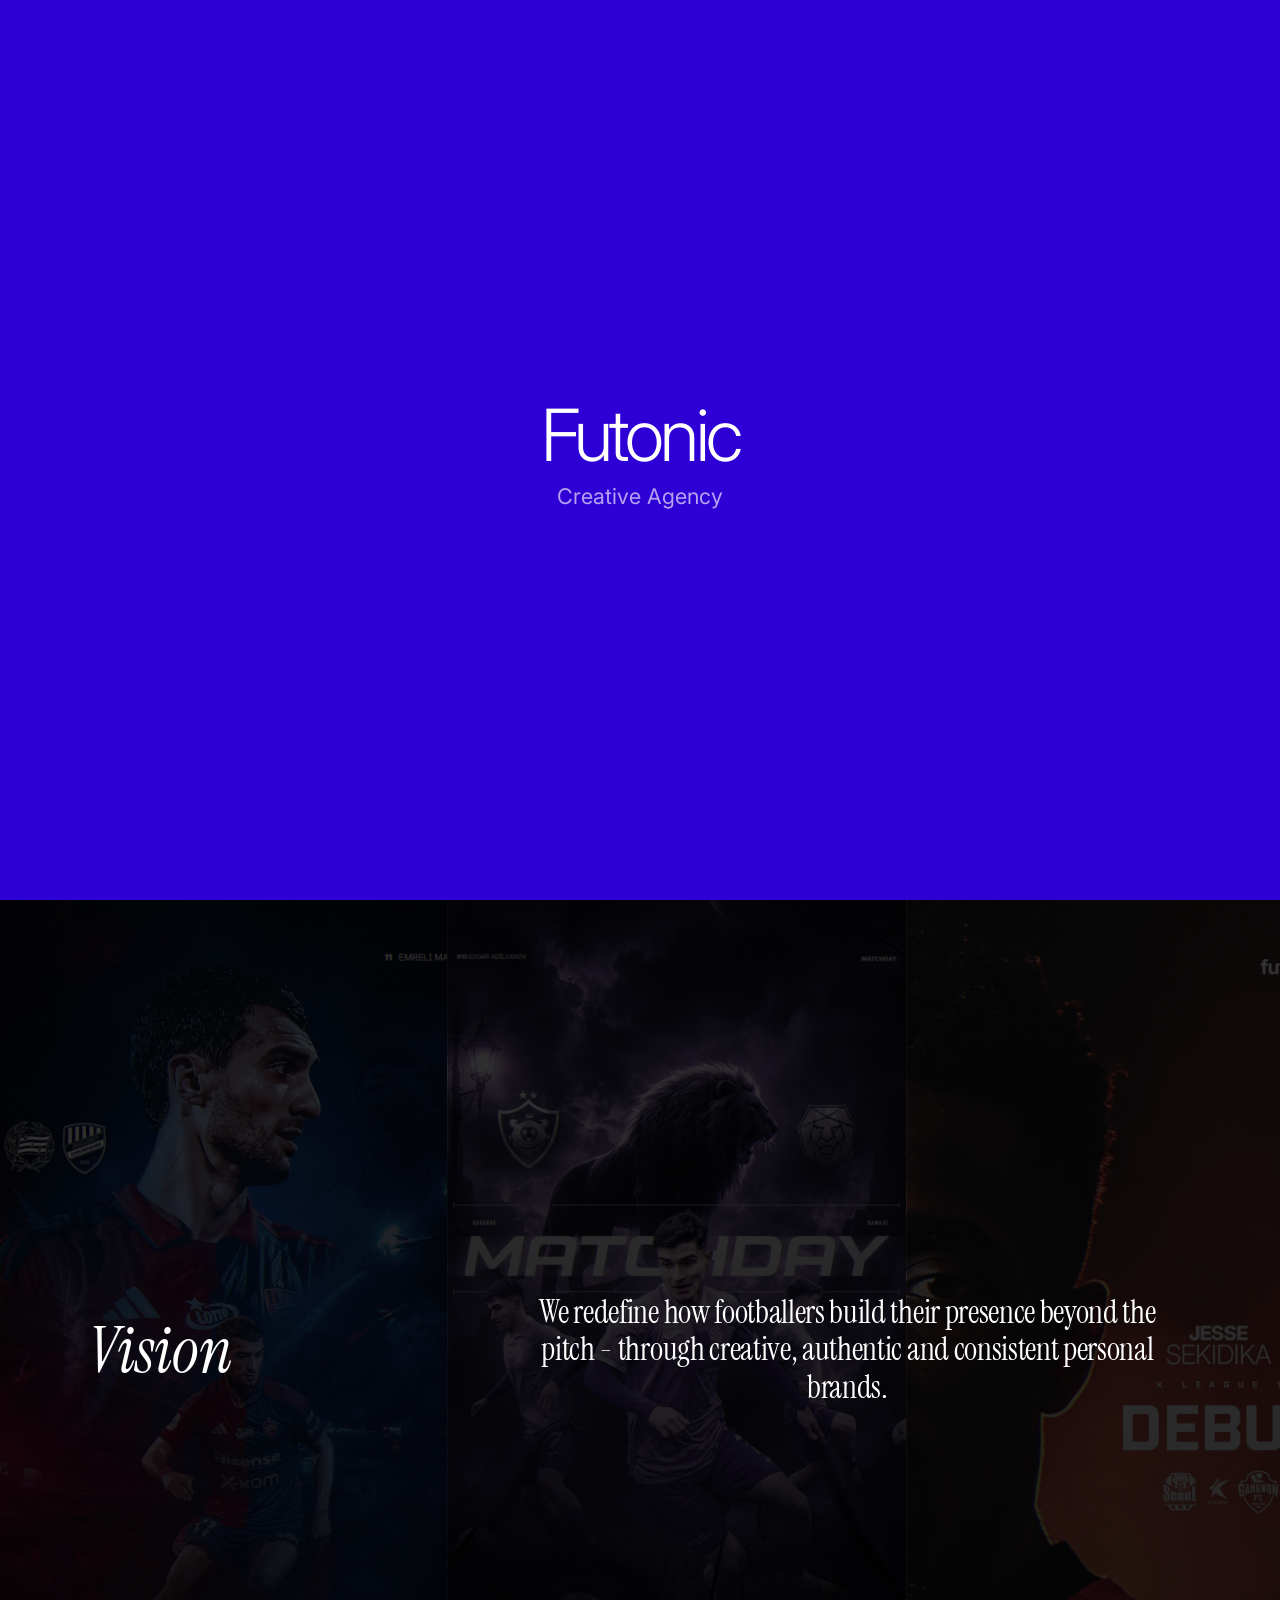
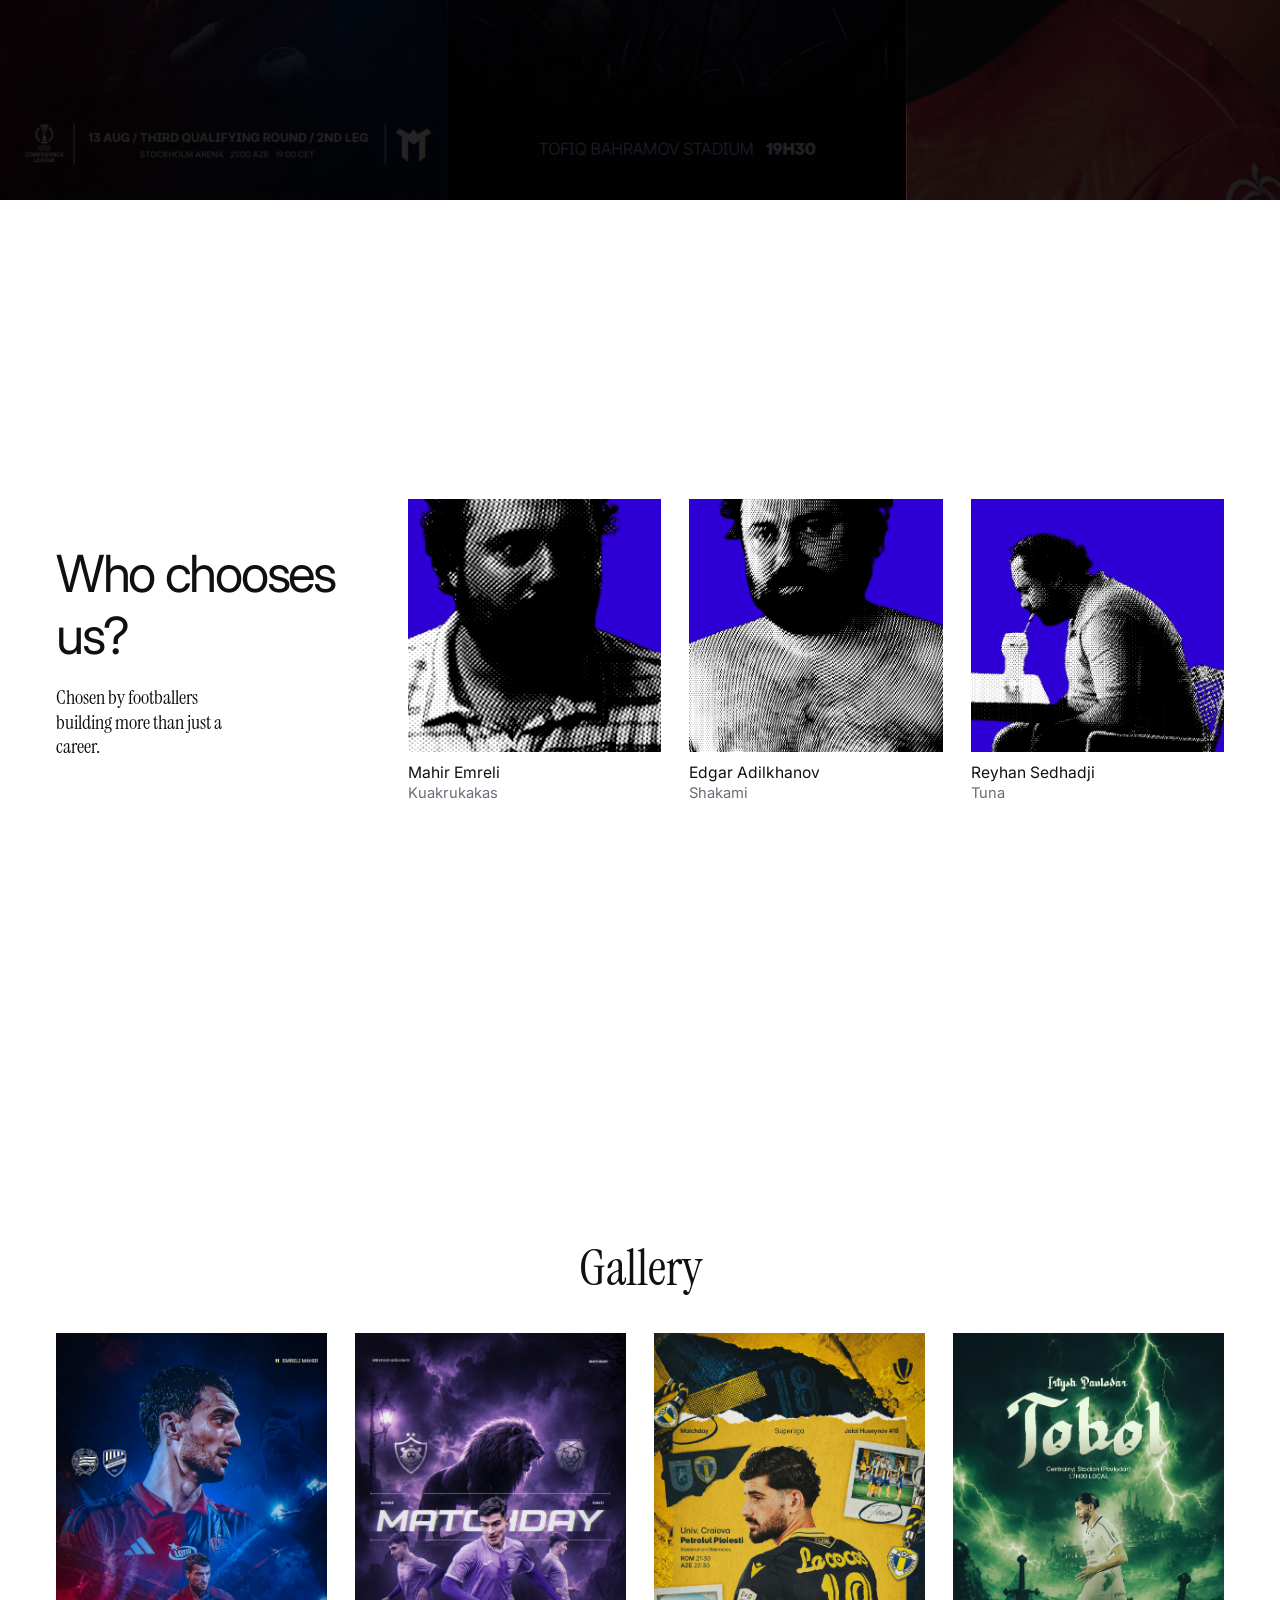
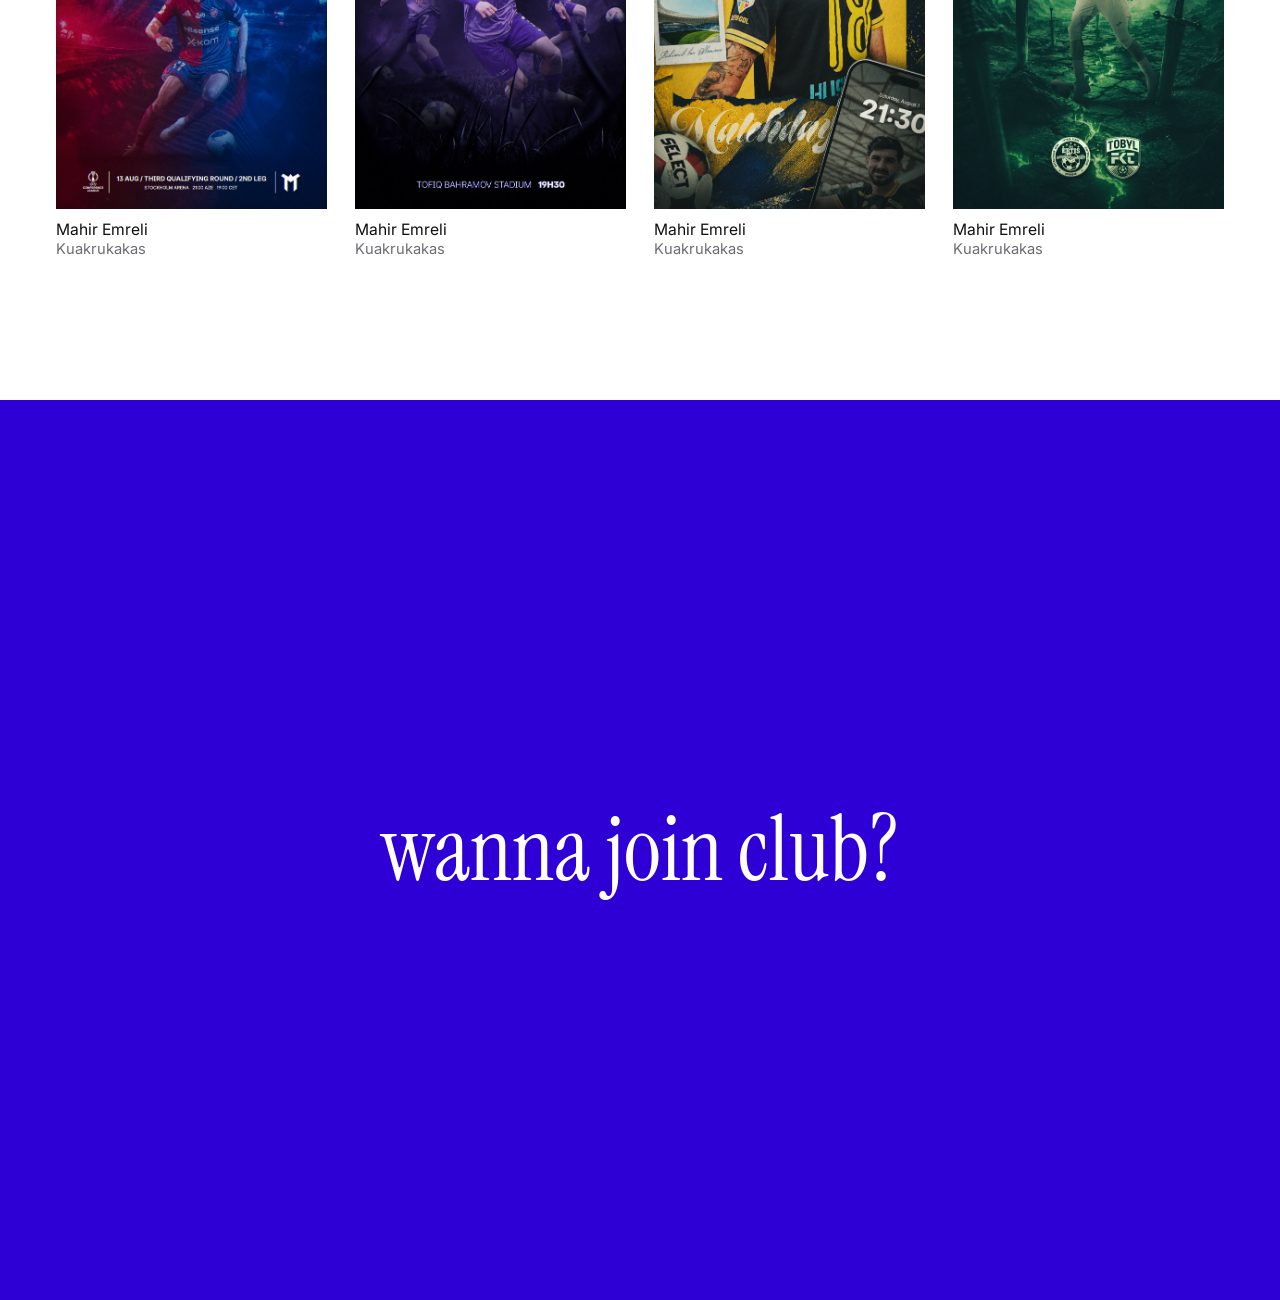
==== commit b629a738: "Rebuild Futonic site as five-screen showcase" ====
--- a/index.html
+++ b/index.html
@@ -1,36 +1,118 @@
-<!DOCTYPE html>
-<html lang="en">
-<head>
-    <meta charset="UTF-8">
-    <meta name="viewport" content="width=device-width, initial-scale=1.0">
-    <title>Futonic</title>
-    <link rel="stylesheet" href="styles.css">
-    <link rel="preconnect" href="https://fonts.googleapis.com">
-    <link rel="preconnect" href="https://fonts.gstatic.com" crossorigin>
-    <link href="https://fonts.googleapis.com/css2?family=Inter:wght@400;500;600;700&display=swap" rel="stylesheet">
-    <noscript>
-    <img src="https://analytics.studo.space/ingress/3cc73044-8105-46c3-8509-0e3f769bb933/pixel.gif">
-</noscript>
-<script defer src="https://analytics.studo.space/ingress/3cc73044-8105-46c3-8509-0e3f769bb933/script.js"></script>
-</head>
-<body>
-    <div class="container">
-        <div class="text-container">
-            <h1 class="logo" id="main-text">futonic</h1>
-        </div>
-        <div class="social-links">
-            <a href="mailto:igbal@futonic.com" class="social-link">
-                <img src="mailLogo.png" alt="Email" class="social-icon">
-            </a>
-            <a href="https://instagram.com/futonic" target="_blank" class="social-link">
-                <img src="instagramLogo.png" alt="Instagram" class="social-icon">
-            </a>
-            <a href="tel:+994775449441" class="social-link">
-                <img src="phoneLogo.png" alt="Phone" class="social-icon">
-            </a>
-        </div>
-    </div>
-    <script src="script.js"></script>
-</body>
-
-</html> 
+<!DOCTYPE html>
+<html lang="en">
+<head>
+    <meta charset="UTF-8">
+    <meta name="viewport" content="width=device-width, initial-scale=1.0">
+    <title>Futonic | Creative Agency</title>
+    <meta name="description" content="Futonic creative agency showcase.">
+    <link rel="apple-touch-icon" sizes="180x180" href="favicon/apple-touch-icon.png">
+    <link rel="icon" type="image/png" sizes="32x32" href="favicon/favicon-32x32.png">
+    <link rel="icon" type="image/png" sizes="16x16" href="favicon/favicon-16x16.png">
+    <link rel="manifest" href="favicon/site.webmanifest">
+    <link rel="shortcut icon" href="favicon/favicon.ico">
+    <meta name="theme-color" content="#2f00d6">
+    <link rel="preconnect" href="https://fonts.googleapis.com">
+    <link rel="preconnect" href="https://fonts.gstatic.com" crossorigin>
+    <link href="https://fonts.googleapis.com/css2?family=Instrument+Serif:ital@0;1&family=Inter:wght@300;400;500;600&display=swap" rel="stylesheet">
+    <link rel="stylesheet" href="styles.css">
+</head>
+<body>
+    <main class="site-shell">
+        <section class="screen hero-screen" id="home">
+            <div class="hero-copy">
+                <h1 class="hero-title">Futonic</h1>
+                <p class="hero-subtitle">Creative Agency</p>
+            </div>
+        </section>
+
+        <section class="screen vision-screen" id="vision">
+            <div class="vision-grid">
+                <div class="vision-art vision-art-left"></div>
+                <div class="vision-art vision-art-center"></div>
+                <div class="vision-art vision-art-right"></div>
+            </div>
+            <div class="vision-overlay">
+                <h2 class="vision-heading">Vision</h2>
+                <p class="vision-text">We redefine how footballers build their presence beyond the pitch - through creative, authentic and consistent personal brands.</p>
+            </div>
+        </section>
+
+        <section class="screen choose-screen" id="choose-us">
+            <div class="choose-copy">
+                <h2 class="choose-title">Who chooses us?</h2>
+                <p class="choose-text">Chosen by footballers building more than just a career.</p>
+            </div>
+
+            <div class="choose-grid">
+                <article class="choose-card">
+                    <div class="portrait-frame">
+                        <img src="1.png" alt="Mahir Emreli portrait" class="portrait-image">
+                    </div>
+                    <h3 class="person-name">Mahir Emreli</h3>
+                    <p class="person-role">Kuakrukakas</p>
+                </article>
+
+                <article class="choose-card">
+                    <div class="portrait-frame">
+                        <img src="3.png" alt="Edgar Adilkhanov portrait" class="portrait-image">
+                    </div>
+                    <h3 class="person-name">Edgar Adilkhanov</h3>
+                    <p class="person-role">Shakami</p>
+                </article>
+
+                <article class="choose-card">
+                    <div class="portrait-frame">
+                        <img src="2.png" alt="Reyhan Sedhadji portrait" class="portrait-image">
+                    </div>
+                    <h3 class="person-name">Reyhan Sedhadji</h3>
+                    <p class="person-role">Tuna</p>
+                </article>
+            </div>
+        </section>
+
+        <section class="screen gallery-screen" id="gallery">
+            <div class="gallery-shell">
+                <h2 class="gallery-title">Gallery</h2>
+
+                <div class="gallery-grid">
+                    <article class="gallery-card">
+                        <div class="gallery-poster">
+                            <img src="matchday5.jpg" alt="Mahir Emreli poster" class="gallery-image">
+                        </div>
+                        <h3 class="gallery-name">Mahir Emreli</h3>
+                        <p class="gallery-role">Kuakrukakas</p>
+                    </article>
+
+                    <article class="gallery-card">
+                        <div class="gallery-poster">
+                            <img src="matchday3.jpg" alt="Purple matchday poster" class="gallery-image">
+                        </div>
+                        <h3 class="gallery-name">Mahir Emreli</h3>
+                        <p class="gallery-role">Kuakrukakas</p>
+                    </article>
+
+                    <article class="gallery-card">
+                        <div class="gallery-poster">
+                            <img src="matchday4.jpg" alt="Yellow matchday poster" class="gallery-image">
+                        </div>
+                        <h3 class="gallery-name">Mahir Emreli</h3>
+                        <p class="gallery-role">Kuakrukakas</p>
+                    </article>
+
+                    <article class="gallery-card">
+                        <div class="gallery-poster">
+                            <img src="matchday.jpg" alt="Green matchday poster" class="gallery-image">
+                        </div>
+                        <h3 class="gallery-name">Mahir Emreli</h3>
+                        <p class="gallery-role">Kuakrukakas</p>
+                    </article>
+                </div>
+            </div>
+        </section>
+
+        <section class="screen join-screen" id="join">
+            <h2 class="join-title">wanna join club?</h2>
+        </section>
+    </main>
+</body>
+</html>
--- a/styles.css
+++ b/styles.css
@@ -1,103 +1,332 @@
-* {
-    margin: 0;
-    padding: 0;
-    box-sizing: border-box;
-}
-
-body {
-    font-family: 'Inter', sans-serif;
-    background-color: #2700C6;
-    color: white;
-    min-height: 100vh;
-    display: flex;
-    justify-content: center;
-    align-items: center;
-}
-
-.container {
-    text-align: center;
-    padding: 2rem;
-}
-
-.text-container {
-    margin-bottom: 2rem;
-}
-
-.logo {
-    font-size: 4rem;
-    font-weight: 700;
-    letter-spacing: -0.02em;
-    opacity: 0;
-    animation: fadeIn 0.5s ease forwards;
-}
-
-.social-links {
-    display: flex;
-    gap: 2rem;
-    justify-content: center;
-    align-items: center;
-    opacity: 0;
-    animation: fadeIn 0.5s ease forwards 1.5s;
-}
-
-.social-link {
-    text-decoration: none;
-    transition: transform 0.3s ease;
-}
-
-.social-icon {
-    width: 24px;
-    height: 24px;
-    filter: brightness(0) invert(1);
-}
-
-.social-link:hover {
-    transform: scale(1.1);
-}
-
-@keyframes fadeIn {
-    from {
-        opacity: 0;
-        transform: translateY(20px);
-    }
-    to {
-        opacity: 1;
-        transform: translateY(0);
-    }
-}
-
-.cursor {
-    display: inline-block;
-    width: 2px;
-    height: 1em;
-    background-color: white;
-    margin-left: 2px;
-    animation: blink 0.7s infinite;
-}
-
-@keyframes blink {
-    50% {
-        opacity: 0;
-    }
-}
-
-/* Responsive design */
-@media (max-width: 768px) {
-    .logo {
-        font-size: 3rem;
-    }
-    
-    .social-links {
-        gap: 1.5rem;
-    }
-}
-
-@media (max-width: 480px) {
-    .logo {
-        font-size: 2.5rem;
-    }
-    
-    .social-links {
-        gap: 1rem;
-    }
-} +:root {
+    --futonic-blue: #2f00d6;
+    --soft-black: #121019;
+    --paper: #f8f7f4;
+    --text: #101010;
+    --muted: #6e6b76;
+}
+
+* {
+    margin: 0;
+    padding: 0;
+    box-sizing: border-box;
+}
+
+html {
+    scroll-behavior: smooth;
+    scroll-snap-type: y mandatory;
+}
+
+body {
+    font-family: 'Inter', sans-serif;
+    color: var(--text);
+    background: var(--paper);
+}
+
+img {
+    display: block;
+    max-width: 100%;
+}
+
+.site-shell {
+    width: 100%;
+}
+
+.screen {
+    min-height: 100svh;
+    min-height: 100vh;
+    scroll-snap-align: start;
+    scroll-snap-stop: always;
+}
+
+.hero-screen {
+    background: var(--futonic-blue);
+    display: flex;
+    align-items: center;
+    justify-content: center;
+    padding: 2rem;
+}
+
+.hero-copy {
+    text-align: center;
+}
+
+.hero-title {
+    font-size: clamp(3.25rem, 6vw, 4.5rem);
+    font-weight: 300;
+    letter-spacing: -0.05em;
+    color: #ffffff;
+}
+
+.hero-subtitle {
+    margin-top: 0.35rem;
+    font-size: clamp(1rem, 1.8vw, 1.35rem);
+    font-weight: 400;
+    color: rgba(255, 255, 255, 0.64);
+}
+
+.vision-screen {
+    position: relative;
+    background: #0b0912;
+    overflow: hidden;
+}
+
+.vision-grid {
+    position: absolute;
+    inset: 0;
+    display: grid;
+    grid-template-columns: 1.05fr 1.08fr 0.88fr;
+}
+
+.vision-art {
+    position: relative;
+    background-size: cover;
+    background-position: center;
+    filter: grayscale(0.12) brightness(0.28) saturate(0.8);
+}
+
+.vision-art::after {
+    content: "";
+    position: absolute;
+    inset: 0;
+    background: linear-gradient(180deg, rgba(7, 5, 15, 0.26), rgba(7, 5, 15, 0.52));
+}
+
+.vision-art-left {
+    background-image: url("matchday5.jpg");
+    background-position: 42% center;
+}
+
+.vision-art-center {
+    background-image: url("matchday3.jpg");
+    background-position: center center;
+}
+
+.vision-art-right {
+    background-image: url("matchday2.jpg");
+    background-position: 46% center;
+}
+
+.vision-art + .vision-art {
+    border-left: 1px solid rgba(255, 255, 255, 0.08);
+}
+
+.vision-overlay {
+    position: relative;
+    z-index: 1;
+    min-height: 100svh;
+    min-height: 100vh;
+    display: grid;
+    grid-template-columns: 1fr 1.8fr;
+    align-items: center;
+    gap: 2rem;
+    padding: 3rem 5.5rem;
+    color: #ffffff;
+}
+
+.vision-heading,
+.gallery-title,
+.join-title {
+    font-family: 'Instrument Serif', serif;
+    font-weight: 400;
+}
+
+.vision-heading {
+    font-size: clamp(3rem, 5vw, 4.4rem);
+    font-style: italic;
+    justify-self: start;
+}
+
+.vision-text {
+    max-width: 42rem;
+    justify-self: center;
+    text-align: center;
+    font-family: 'Instrument Serif', serif;
+    font-size: clamp(1.65rem, 2.5vw, 2.5rem);
+    line-height: 1.16;
+    letter-spacing: -0.01em;
+}
+
+.choose-screen {
+    background: #ffffff;
+    display: grid;
+    grid-template-columns: minmax(15rem, 18rem) minmax(0, 1fr);
+    align-items: center;
+    gap: 4rem;
+    padding: 4rem 3.5rem;
+}
+
+.choose-copy {
+    align-self: center;
+}
+
+.choose-title {
+    font-size: clamp(2.4rem, 4vw, 3.35rem);
+    font-weight: 400;
+    letter-spacing: -0.045em;
+}
+
+.choose-text {
+    margin-top: 1.2rem;
+    max-width: 11rem;
+    font-family: 'Instrument Serif', serif;
+    font-size: clamp(1.2rem, 1.6vw, 1.7rem);
+    line-height: 1.18;
+}
+
+.choose-grid {
+    display: grid;
+    grid-template-columns: repeat(3, minmax(0, 1fr));
+    gap: 1.75rem;
+    align-items: start;
+}
+
+.choose-card {
+    min-width: 0;
+}
+
+.portrait-frame {
+    aspect-ratio: 1 / 1;
+    background: var(--futonic-blue);
+    overflow: hidden;
+}
+
+.portrait-image {
+    width: 100%;
+    height: 100%;
+    object-fit: cover;
+    filter: contrast(1.12);
+}
+
+.person-name,
+.gallery-name {
+    margin-top: 0.75rem;
+    font-size: 0.98rem;
+    font-weight: 400;
+    line-height: 1.15;
+}
+
+.person-role,
+.gallery-role {
+    margin-top: 0.15rem;
+    color: var(--muted);
+    font-size: 0.92rem;
+    line-height: 1.12;
+}
+
+.gallery-screen {
+    background: #ffffff;
+    display: flex;
+    align-items: center;
+    justify-content: center;
+    padding: 4rem 3.5rem;
+}
+
+.gallery-shell {
+    width: min(100%, 84rem);
+}
+
+.gallery-title {
+    text-align: center;
+    font-size: clamp(2.4rem, 4vw, 3.7rem);
+    line-height: 1;
+}
+
+.gallery-grid {
+    margin-top: 2.5rem;
+    display: grid;
+    grid-template-columns: repeat(4, minmax(0, 1fr));
+    gap: 1.75rem;
+}
+
+.gallery-poster {
+    aspect-ratio: 0.57 / 1;
+    background: var(--futonic-blue);
+    overflow: hidden;
+}
+
+.gallery-image {
+    width: 100%;
+    height: 100%;
+    object-fit: cover;
+}
+
+.join-screen {
+    background: var(--futonic-blue);
+    display: flex;
+    align-items: center;
+    justify-content: center;
+    padding: 2rem;
+}
+
+.join-title {
+    color: #ffffff;
+    font-size: clamp(3.5rem, 7vw, 6.9rem);
+    line-height: 1;
+    text-align: center;
+}
+
+@media (max-width: 1100px) {
+    .vision-overlay {
+        padding: 3rem;
+        grid-template-columns: 1fr;
+        justify-items: center;
+        text-align: center;
+    }
+
+    .vision-heading {
+        justify-self: center;
+    }
+
+    .choose-screen {
+        grid-template-columns: 1fr;
+        gap: 2.75rem;
+    }
+
+    .choose-copy {
+        max-width: 20rem;
+    }
+
+    .choose-grid,
+    .gallery-grid {
+        grid-template-columns: repeat(2, minmax(0, 1fr));
+    }
+}
+
+@media (max-width: 720px) {
+    .hero-screen,
+    .gallery-screen,
+    .join-screen,
+    .choose-screen {
+        padding: 2rem 1.25rem;
+    }
+
+    .vision-grid {
+        grid-template-columns: 1fr;
+    }
+
+    .vision-art:not(:first-child) {
+        display: none;
+    }
+
+    .vision-overlay {
+        padding: 2rem 1.25rem;
+    }
+
+    .vision-text {
+        font-size: clamp(1.45rem, 5vw, 2rem);
+    }
+
+    .choose-grid,
+    .gallery-grid {
+        grid-template-columns: 1fr;
+    }
+
+    .choose-text {
+        max-width: 14rem;
+    }
+
+    .join-title {
+        font-size: clamp(2.8rem, 12vw, 4.2rem);
+    }
+}
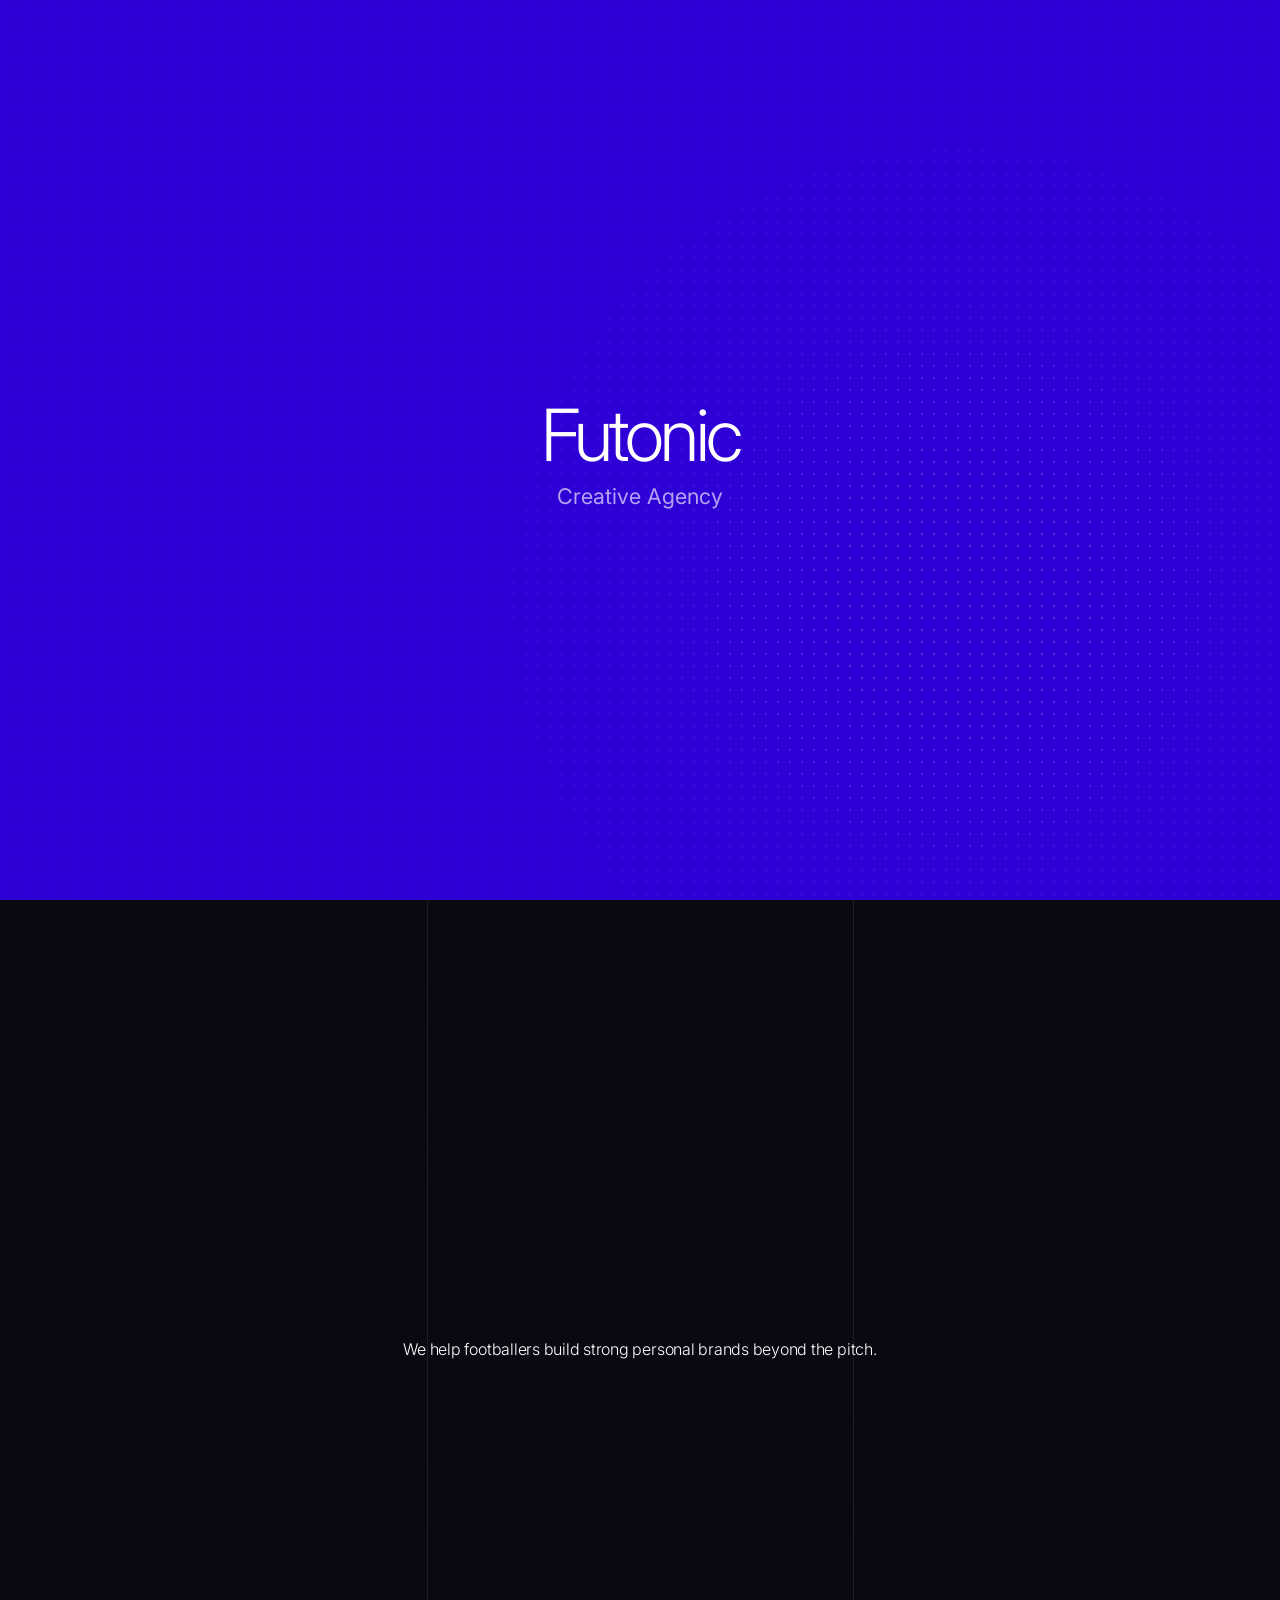
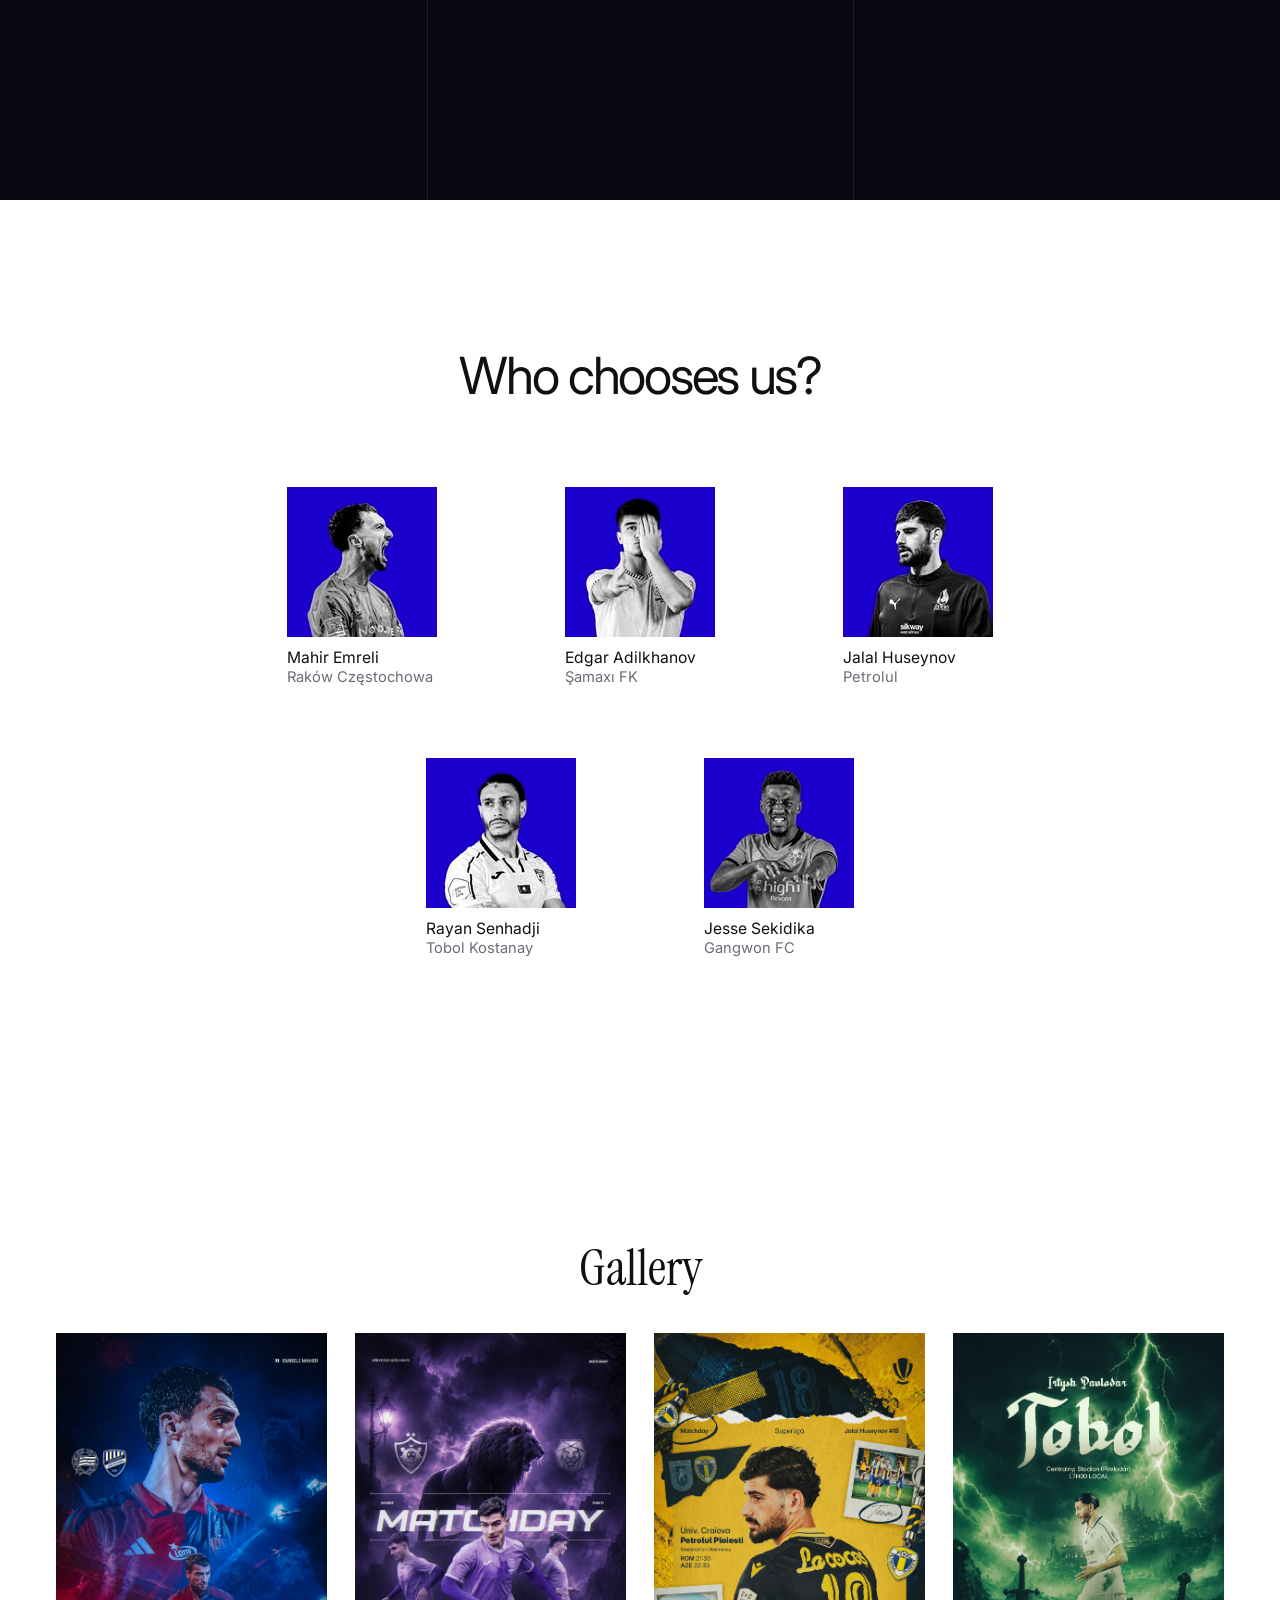
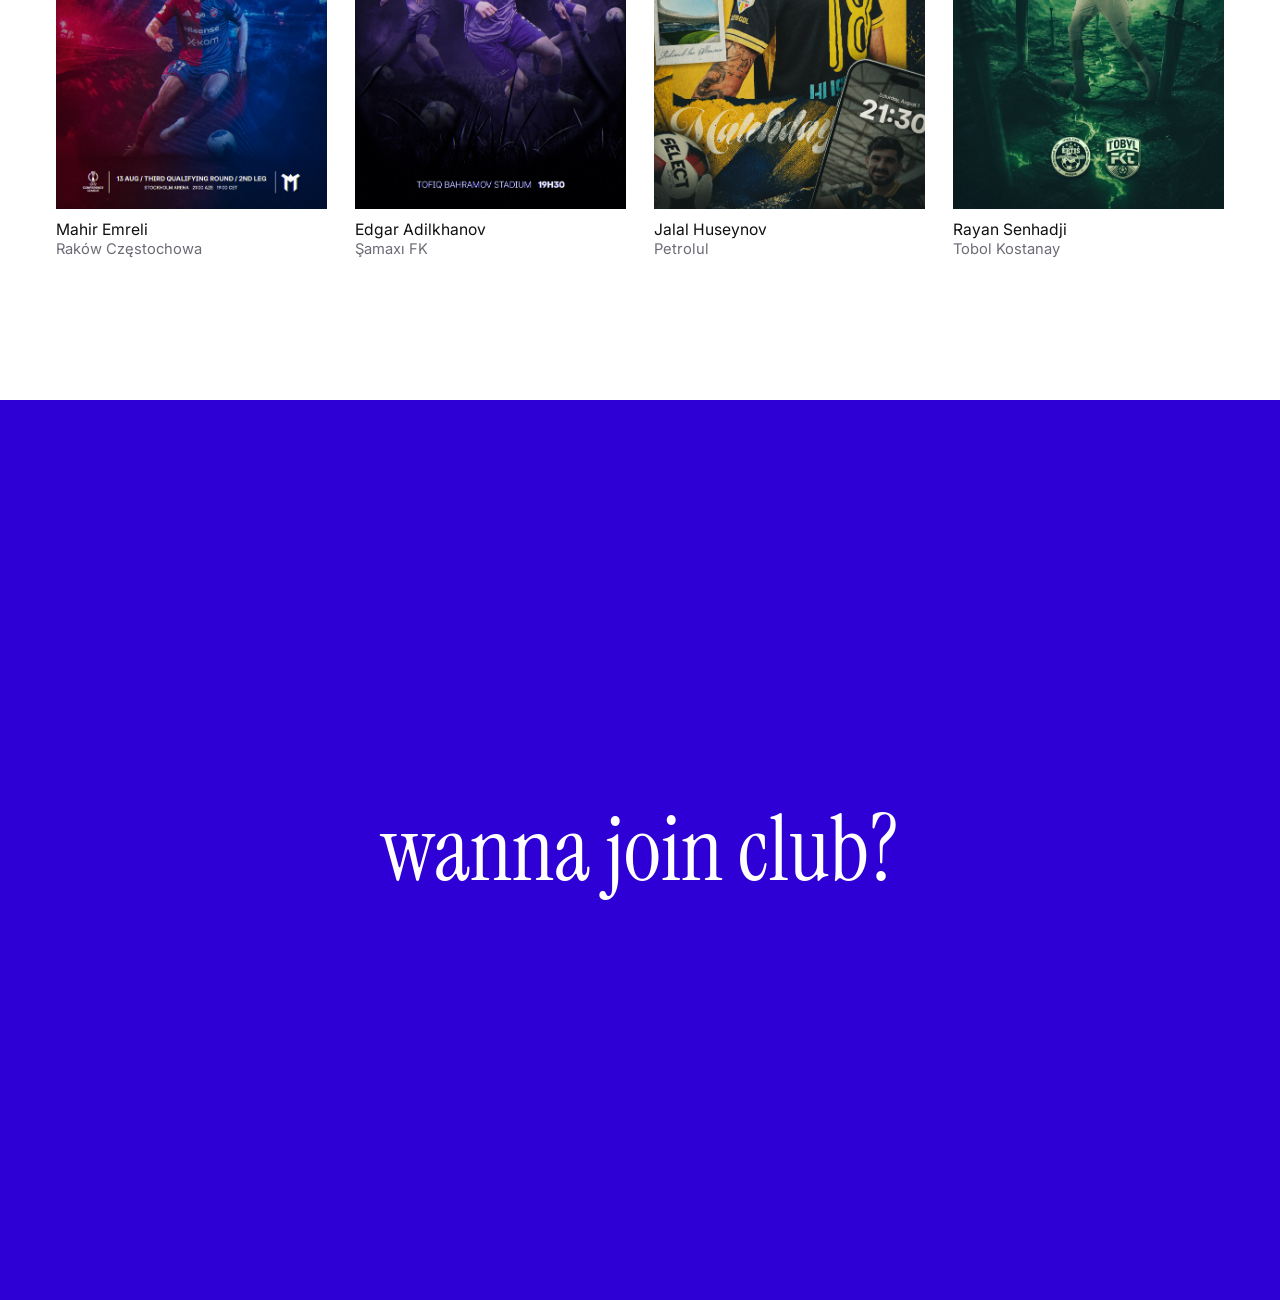
==== commit 33c2fd33: "Build Futonic interactive showcase" ====
--- a/index.html
+++ b/index.html
@@ -19,6 +19,7 @@
 <body>
     <main class="site-shell">
         <section class="screen hero-screen" id="home">
+            <canvas class="hero-shimmer" aria-hidden="true"></canvas>
             <div class="hero-copy">
                 <h1 class="hero-title">Futonic</h1>
                 <p class="hero-subtitle">Creative Agency</p>
@@ -27,46 +28,101 @@
 
         <section class="screen vision-screen" id="vision">
             <div class="vision-grid">
-                <div class="vision-art vision-art-left"></div>
-                <div class="vision-art vision-art-center"></div>
-                <div class="vision-art vision-art-right"></div>
+                <div class="vision-art">
+                    <video class="vision-video" autoplay muted loop playsinline aria-hidden="true">
+                        <source src="mahir.mp4" type="video/mp4">
+                    </video>
+                </div>
+                <div class="vision-art">
+                    <video class="vision-video" autoplay muted loop playsinline aria-hidden="true">
+                        <source src="jalalvideo.mp4" type="video/mp4">
+                    </video>
+                </div>
+                <div class="vision-art">
+                    <video class="vision-video" autoplay muted loop playsinline aria-hidden="true">
+                        <source src="sekidikavideo.mp4" type="video/mp4">
+                    </video>
+                </div>
             </div>
             <div class="vision-overlay">
-                <h2 class="vision-heading">Vision</h2>
-                <p class="vision-text">We redefine how footballers build their presence beyond the pitch - through creative, authentic and consistent personal brands.</p>
+                <p class="vision-text">We help footballers build strong personal brands beyond the pitch.</p>
             </div>
         </section>
 
         <section class="screen choose-screen" id="choose-us">
             <div class="choose-copy">
                 <h2 class="choose-title">Who chooses us?</h2>
-                <p class="choose-text">Chosen by footballers building more than just a career.</p>
             </div>
 
             <div class="choose-grid">
-                <article class="choose-card">
-                    <div class="portrait-frame">
-                        <img src="1.png" alt="Mahir Emreli portrait" class="portrait-image">
-                    </div>
-                    <h3 class="person-name">Mahir Emreli</h3>
-                    <p class="person-role">Kuakrukakas</p>
-                </article>
-
-                <article class="choose-card">
-                    <div class="portrait-frame">
-                        <img src="3.png" alt="Edgar Adilkhanov portrait" class="portrait-image">
-                    </div>
-                    <h3 class="person-name">Edgar Adilkhanov</h3>
-                    <p class="person-role">Shakami</p>
-                </article>
-
-                <article class="choose-card">
-                    <div class="portrait-frame">
-                        <img src="2.png" alt="Reyhan Sedhadji portrait" class="portrait-image">
-                    </div>
-                    <h3 class="person-name">Reyhan Sedhadji</h3>
-                    <p class="person-role">Tuna</p>
-                </article>
+                <div class="choose-row">
+                    <article class="choose-card">
+                        <a class="portrait-link" href="https://www.instagram.com/emreli11/" target="_blank" rel="noopener noreferrer" aria-label="Mahir Emreli on Instagram">
+                            <div class="portrait-frame">
+                                <img src="mahir.jpg" alt="Mahir Emreli portrait" class="portrait-image">
+                                <video class="portrait-video" muted loop playsinline preload="metadata" aria-hidden="true">
+                                    <source src="mahir.mp4" type="video/mp4">
+                                </video>
+                            </div>
+                        </a>
+                        <h3 class="person-name">Mahir Emreli</h3>
+                        <p class="person-role">Raków Częstochowa</p>
+                    </article>
+
+                    <article class="choose-card">
+                        <a class="portrait-link" href="https://www.instagram.com/adedgar10/" target="_blank" rel="noopener noreferrer" aria-label="Edgar Adilkhanov on Instagram">
+                            <div class="portrait-frame">
+                                <img src="edgar.jpg" alt="Edgar Adilkhanov portrait" class="portrait-image">
+                                <video class="portrait-video" muted loop playsinline preload="metadata" aria-hidden="true">
+                                    <source src="edgarvideo.mp4" type="video/mp4">
+                                </video>
+                            </div>
+                        </a>
+                        <h3 class="person-name">Edgar Adilkhanov</h3>
+                        <p class="person-role">Şamaxı FK</p>
+                    </article>
+
+                    <article class="choose-card">
+                        <a class="portrait-link" href="https://www.instagram.com/huseynovjalal18/" target="_blank" rel="noopener noreferrer" aria-label="Jalal Huseynov on Instagram">
+                            <div class="portrait-frame">
+                                <img src="jalal.png" alt="Jalal Huseynov portrait" class="portrait-image">
+                                <video class="portrait-video" muted loop playsinline preload="metadata" aria-hidden="true">
+                                    <source src="jalalvideo.mp4" type="video/mp4">
+                                </video>
+                            </div>
+                        </a>
+                        <h3 class="person-name">Jalal Huseynov</h3>
+                        <p class="person-role">Petrolul</p>
+                    </article>
+                </div>
+
+                <div class="choose-row">
+                    <article class="choose-card">
+                        <a class="portrait-link" href="https://www.instagram.com/r.senhadji/" target="_blank" rel="noopener noreferrer" aria-label="Rayan Senhadji on Instagram">
+                            <div class="portrait-frame">
+                                <img src="rayan.jpg" alt="Rayan Senhadji portrait" class="portrait-image">
+                                <video class="portrait-video" muted loop playsinline preload="metadata" aria-hidden="true">
+                                    <source src="rayanvideo.mp4" type="video/mp4">
+                                </video>
+                            </div>
+                        </a>
+                        <h3 class="person-name">Rayan Senhadji</h3>
+                        <p class="person-role">Tobol Kostanay</p>
+                    </article>
+
+                    <article class="choose-card">
+                        <a class="portrait-link" href="https://www.instagram.com/jessesekidika/" target="_blank" rel="noopener noreferrer" aria-label="Jesse Sekidika on Instagram">
+                            <div class="portrait-frame">
+                                <img src="sekidika.jpg" alt="Jesse Sekidika portrait" class="portrait-image">
+                                <video class="portrait-video" muted loop playsinline preload="metadata" aria-hidden="true">
+                                    <source src="sekidikavideo.mp4" type="video/mp4">
+                                </video>
+                            </div>
+                        </a>
+                        <h3 class="person-name">Jesse Sekidika</h3>
+                        <p class="person-role">Gangwon FC</p>
+                    </article>
+                </div>
             </div>
         </section>
 
@@ -78,41 +134,201 @@
                     <article class="gallery-card">
                         <div class="gallery-poster">
                             <img src="matchday5.jpg" alt="Mahir Emreli poster" class="gallery-image">
+                            <a class="gallery-view" href="https://www.behance.net/iqbalpsd" target="_blank" rel="noopener noreferrer">View more</a>
                         </div>
                         <h3 class="gallery-name">Mahir Emreli</h3>
-                        <p class="gallery-role">Kuakrukakas</p>
+                        <p class="gallery-role">Raków Częstochowa</p>
                     </article>
 
                     <article class="gallery-card">
                         <div class="gallery-poster">
-                            <img src="matchday3.jpg" alt="Purple matchday poster" class="gallery-image">
+                            <img src="matchday3.jpg" alt="Edgar Adilkhanov poster" class="gallery-image">
+                            <a class="gallery-view" href="https://www.behance.net/iqbalpsd" target="_blank" rel="noopener noreferrer">View more</a>
                         </div>
-                        <h3 class="gallery-name">Mahir Emreli</h3>
-                        <p class="gallery-role">Kuakrukakas</p>
+                        <h3 class="gallery-name">Edgar Adilkhanov</h3>
+                        <p class="gallery-role">Şamaxı FK</p>
                     </article>
 
                     <article class="gallery-card">
                         <div class="gallery-poster">
-                            <img src="matchday4.jpg" alt="Yellow matchday poster" class="gallery-image">
+                            <img src="matchday4.jpg" alt="Jalal Huseynov poster" class="gallery-image">
+                            <a class="gallery-view" href="https://www.behance.net/iqbalpsd" target="_blank" rel="noopener noreferrer">View more</a>
                         </div>
-                        <h3 class="gallery-name">Mahir Emreli</h3>
-                        <p class="gallery-role">Kuakrukakas</p>
+                        <h3 class="gallery-name">Jalal Huseynov</h3>
+                        <p class="gallery-role">Petrolul</p>
                     </article>
 
                     <article class="gallery-card">
                         <div class="gallery-poster">
-                            <img src="matchday.jpg" alt="Green matchday poster" class="gallery-image">
+                            <img src="matchday.jpg" alt="Rayan Senhadji poster" class="gallery-image">
+                            <a class="gallery-view" href="https://www.behance.net/iqbalpsd" target="_blank" rel="noopener noreferrer">View more</a>
                         </div>
-                        <h3 class="gallery-name">Mahir Emreli</h3>
-                        <p class="gallery-role">Kuakrukakas</p>
+                        <h3 class="gallery-name">Rayan Senhadji</h3>
+                        <p class="gallery-role">Tobol Kostanay</p>
                     </article>
                 </div>
             </div>
         </section>
 
         <section class="screen join-screen" id="join">
-            <h2 class="join-title">wanna join club?</h2>
+            <button class="join-title join-trigger" type="button" aria-expanded="false" aria-controls="contact-panel">wanna join club?</button>
+
+            <div class="contact-panel" id="contact-panel">
+                <form class="contact-form" id="contact-form" action="https://formsubmit.co/igbal@futonic.co" method="POST">
+                    <input type="hidden" name="_subject" value="New Futonic contact inquiry">
+                    <input type="hidden" name="_template" value="table">
+                    <input class="form-honeypot" type="text" name="_honey" tabindex="-1" autocomplete="off" aria-hidden="true">
+                    <input type="text" name="name" placeholder="Your name" aria-label="Your name" required>
+                    <input type="email" name="email" placeholder="Your email" aria-label="Your email" required>
+                    <textarea name="message" rows="3" placeholder="Tell us" aria-label="Tell us" required></textarea>
+                    <button class="contact-submit" type="submit">Send inquiry</button>
+                </form>
+
+                <p class="contact-direct">contact us with <a href="https://www.instagram.com/futonic/" target="_blank" rel="noopener noreferrer">instagram/@futonic</a> or <a href="mailto:igbal@futonic.co">email/igbal@futonic.co</a></p>
+
+                <a class="hiring-link" href="hiring.html">we're hiring<span class="hiring-mark">!</span></a>
+            </div>
         </section>
     </main>
+    <script>
+        document.querySelectorAll('.portrait-frame').forEach((frame) => {
+            const video = frame.querySelector('.portrait-video');
+
+            if (!video) return;
+
+            frame.addEventListener('pointerenter', () => {
+                video.currentTime = 0;
+                video.play().catch(() => {});
+            });
+
+            frame.addEventListener('pointerleave', () => {
+                video.pause();
+                video.currentTime = 0;
+            });
+        });
+
+        const joinScreen = document.querySelector('.join-screen');
+        const joinTrigger = document.querySelector('.join-trigger');
+        const contactForm = document.querySelector('#contact-form');
+
+        joinTrigger?.addEventListener('click', () => {
+            joinScreen.classList.add('is-contact-open');
+            joinTrigger.setAttribute('aria-expanded', 'true');
+            contactForm?.querySelector('input')?.focus();
+        });
+
+        const shimmerCanvas = document.querySelector('.hero-shimmer');
+
+        if (shimmerCanvas) {
+            const context = shimmerCanvas.getContext('2d');
+            const pitch = 12;
+            const radius = 1.15;
+            const bucketCount = 64;
+            const prefersReducedMotion = window.matchMedia('(prefers-reduced-motion: reduce)').matches;
+            let width = 0;
+            let height = 0;
+            let points = [];
+            let frameId = null;
+            let isVisible = false;
+            let isPageVisible = !document.hidden;
+
+            const resizeShimmer = () => {
+                const bounds = shimmerCanvas.getBoundingClientRect();
+                const pixelRatio = Math.min(window.devicePixelRatio || 1, 2);
+                width = bounds.width;
+                height = bounds.height;
+                shimmerCanvas.width = Math.round(width * pixelRatio);
+                shimmerCanvas.height = Math.round(height * pixelRatio);
+                context.setTransform(pixelRatio, 0, 0, pixelRatio, 0, 0);
+
+                const columns = Math.floor(width / pitch);
+                const rows = Math.floor(height / pitch);
+                const firstX = (width - (columns - 1) * pitch) / 2;
+                const firstY = (height - (rows - 1) * pitch) / 2;
+
+                points = [];
+                for (let row = 0; row < rows; row += 1) {
+                    for (let column = 0; column < columns; column += 1) {
+                        points.push({ x: firstX + column * pitch, y: firstY + row * pitch });
+                    }
+                }
+            };
+
+            const paintShimmer = (time) => {
+                context.clearRect(0, 0, width, height);
+
+                const reach = Math.min(width, height) * 0.34;
+                const lightX = width * (0.5 + 0.28 * Math.sin(time / 2800));
+                const lightY = height * (0.5 + 0.24 * Math.cos(time / 3700));
+                const ambientAlpha = 0.025 + 0.025 * (0.5 + 0.5 * Math.sin(time / 2200));
+                const buckets = Array.from({ length: bucketCount }, () => []);
+
+                points.forEach(({ x, y }) => {
+                    const dx = x - lightX;
+                    const dy = y - lightY;
+                    const q = (dx * dx + dy * dy) / (reach * reach);
+
+                    const lightAlpha = q > 7
+                        ? 0
+                        : Math.min(1, Math.exp(-2.3 * q) + 0.3 * Math.exp(-0.6 * q));
+                    const alpha = Math.min(0.2, ambientAlpha + lightAlpha * 0.15);
+                    const bucket = Math.floor(alpha * (bucketCount - 1));
+
+                    if (bucket > 0) buckets[bucket].push({ x, y });
+                });
+
+                buckets.forEach((dots, bucket) => {
+                    if (bucket === 0 || dots.length === 0) return;
+
+                    context.fillStyle = `rgba(255, 255, 255, ${bucket / (bucketCount - 1)})`;
+                    context.beginPath();
+                    dots.forEach(({ x, y }) => {
+                        context.moveTo(x + radius, y);
+                        context.arc(x, y, radius, 0, Math.PI * 2);
+                    });
+                    context.fill();
+                });
+            };
+
+            const stopShimmer = () => {
+                if (frameId !== null) window.cancelAnimationFrame(frameId);
+                frameId = null;
+            };
+
+            const animateShimmer = (time) => {
+                paintShimmer(time);
+                frameId = window.requestAnimationFrame(animateShimmer);
+            };
+
+            const updateShimmer = () => {
+                stopShimmer();
+
+                if (prefersReducedMotion) {
+                    paintShimmer(4200);
+                    return;
+                }
+
+                if (isVisible && isPageVisible) {
+                    frameId = window.requestAnimationFrame(animateShimmer);
+                }
+            };
+
+            resizeShimmer();
+            window.addEventListener('resize', () => {
+                resizeShimmer();
+                updateShimmer();
+            });
+            document.addEventListener('visibilitychange', () => {
+                isPageVisible = !document.hidden;
+                updateShimmer();
+            });
+
+            new IntersectionObserver(([entry]) => {
+                isVisible = entry.isIntersecting;
+                updateShimmer();
+            }, { threshold: 0.05 }).observe(shimmerCanvas);
+        }
+
+    </script>
 </body>
 </html>
--- a/styles.css
+++ b/styles.css
@@ -21,6 +21,7 @@
     font-family: 'Inter', sans-serif;
     color: var(--text);
     background: var(--paper);
+    overflow-x: hidden;
 }
 
 img {
@@ -33,6 +34,7 @@
 }
 
 .screen {
+    min-height: 100dvh;
     min-height: 100svh;
     min-height: 100vh;
     scroll-snap-align: start;
@@ -40,14 +42,26 @@
 }
 
 .hero-screen {
+    position: relative;
     background: var(--futonic-blue);
     display: flex;
     align-items: center;
     justify-content: center;
     padding: 2rem;
+    overflow: hidden;
+}
+
+.hero-shimmer {
+    position: absolute;
+    inset: 0;
+    width: 100%;
+    height: 100%;
+    pointer-events: none;
 }
 
 .hero-copy {
+    position: relative;
+    z-index: 1;
     text-align: center;
 }
 
@@ -75,13 +89,20 @@
     position: absolute;
     inset: 0;
     display: grid;
-    grid-template-columns: 1.05fr 1.08fr 0.88fr;
+    grid-template-columns: repeat(3, 1fr);
 }
 
 .vision-art {
     position: relative;
-    background-size: cover;
-    background-position: center;
+    overflow: hidden;
+}
+
+.vision-video {
+    position: absolute;
+    inset: 0;
+    width: 100%;
+    height: 100%;
+    object-fit: cover;
     filter: grayscale(0.12) brightness(0.28) saturate(0.8);
 }
 
@@ -90,21 +111,7 @@
     position: absolute;
     inset: 0;
     background: linear-gradient(180deg, rgba(7, 5, 15, 0.26), rgba(7, 5, 15, 0.52));
-}
-
-.vision-art-left {
-    background-image: url("matchday5.jpg");
-    background-position: 42% center;
-}
-
-.vision-art-center {
-    background-image: url("matchday3.jpg");
-    background-position: center center;
-}
-
-.vision-art-right {
-    background-image: url("matchday2.jpg");
-    background-position: 46% center;
+    z-index: 1;
 }
 
 .vision-art + .vision-art {
@@ -116,10 +123,9 @@
     z-index: 1;
     min-height: 100svh;
     min-height: 100vh;
-    display: grid;
-    grid-template-columns: 1fr 1.8fr;
+    display: flex;
     align-items: center;
-    gap: 2rem;
+    justify-content: center;
     padding: 3rem 5.5rem;
     color: #ffffff;
 }
@@ -139,25 +145,27 @@
 
 .vision-text {
     max-width: 42rem;
-    justify-self: center;
     text-align: center;
-    font-family: 'Instrument Serif', serif;
-    font-size: clamp(1.65rem, 2.5vw, 2.5rem);
-    line-height: 1.16;
-    letter-spacing: -0.01em;
+    font-family: 'Inter', sans-serif;
+    font-size: clamp(0.92rem, 1.25vw, 1.15rem);
+    font-weight: 300;
+    line-height: 1.35;
+    letter-spacing: -0.015em;
 }
 
 .choose-screen {
     background: #ffffff;
-    display: grid;
-    grid-template-columns: minmax(15rem, 18rem) minmax(0, 1fr);
+    display: flex;
+    flex-direction: column;
+    justify-content: center;
     align-items: center;
-    gap: 4rem;
-    padding: 4rem 3.5rem;
+    gap: clamp(4.5rem, 9vh, 7rem);
+    padding: 3rem 3.5rem;
 }
 
 .choose-copy {
     align-self: center;
+    text-align: center;
 }
 
 .choose-title {
@@ -175,18 +183,32 @@
 }
 
 .choose-grid {
-    display: grid;
-    grid-template-columns: repeat(3, minmax(0, 1fr));
-    gap: 1.75rem;
-    align-items: start;
+    display: flex;
+    flex-direction: column;
+    align-items: center;
+    gap: clamp(4rem, 8vh, 6rem);
+}
+
+.choose-row {
+    display: flex;
+    justify-content: center;
+    gap: clamp(5rem, 10vw, 9rem);
 }
 
 .choose-card {
     min-width: 0;
+    width: 150px;
+}
+
+.portrait-link {
+    display: block;
+    width: 150px;
 }
 
 .portrait-frame {
-    aspect-ratio: 1 / 1;
+    position: relative;
+    width: 150px;
+    height: 150px;
     background: var(--futonic-blue);
     overflow: hidden;
 }
@@ -196,6 +218,28 @@
     height: 100%;
     object-fit: cover;
     filter: contrast(1.12);
+    transition: opacity 180ms ease;
+}
+
+.portrait-video {
+    position: absolute;
+    inset: 0;
+    width: 100%;
+    height: 100%;
+    object-fit: cover;
+    opacity: 0;
+    pointer-events: none;
+    transition: opacity 180ms ease;
+}
+
+@media (hover: hover) {
+    .portrait-frame:hover .portrait-image {
+        opacity: 0;
+    }
+
+    .portrait-frame:hover .portrait-video {
+        opacity: 1;
+    }
 }
 
 .person-name,
@@ -240,6 +284,7 @@
 }
 
 .gallery-poster {
+    position: relative;
     aspect-ratio: 0.57 / 1;
     background: var(--futonic-blue);
     overflow: hidden;
@@ -249,13 +294,59 @@
     width: 100%;
     height: 100%;
     object-fit: cover;
+    transition: filter 220ms ease;
+}
+
+.gallery-view {
+    position: absolute;
+    top: 50%;
+    left: 50%;
+    z-index: 1;
+    transform: translate(-50%, -50%);
+    padding: 0.65rem 1rem;
+    border: 1px solid rgba(255, 255, 255, 0.85);
+    color: #ffffff;
+    font-size: 0.78rem;
+    font-weight: 400;
+    letter-spacing: 0.02em;
+    text-decoration: none;
+    opacity: 0;
+    transition: opacity 220ms ease, background-color 220ms ease, color 220ms ease;
+}
+
+@media (hover: hover) {
+    .gallery-poster:hover .gallery-image {
+        filter: blur(5px) brightness(0.58);
+    }
+
+    .gallery-poster:hover .gallery-view,
+    .gallery-poster:focus-within .gallery-view {
+        opacity: 1;
+    }
+
+    .gallery-view:hover {
+        background: #ffffff;
+        color: var(--text);
+    }
+}
+
+@media (hover: none) {
+    .gallery-image {
+        filter: blur(3px) brightness(0.68);
+    }
+
+    .gallery-view {
+        opacity: 1;
+    }
 }
 
 .join-screen {
     background: var(--futonic-blue);
     display: flex;
+    flex-direction: column;
     align-items: center;
     justify-content: center;
+    gap: 2rem;
     padding: 2rem;
 }
 
@@ -264,6 +355,129 @@
     font-size: clamp(3.5rem, 7vw, 6.9rem);
     line-height: 1;
     text-align: center;
+}
+
+.join-trigger {
+    border: 0;
+    background: transparent;
+    cursor: pointer;
+    font-family: 'Instrument Serif', serif;
+    font-weight: 400;
+    white-space: nowrap;
+}
+
+.contact-panel {
+    display: none;
+    width: min(100%, 36rem);
+    color: #ffffff;
+}
+
+.join-screen.is-contact-open {
+    justify-content: center;
+}
+
+.join-screen.is-contact-open .contact-panel {
+    display: grid;
+    gap: 1.35rem;
+}
+
+.contact-form {
+    display: grid;
+    gap: 0.75rem;
+}
+
+.contact-form input,
+.contact-form textarea {
+    width: 100%;
+    border: 0;
+    border-bottom: 1px solid rgba(255, 255, 255, 0.48);
+    border-radius: 0;
+    outline: 0;
+    background: transparent;
+    padding: 0.7rem 0;
+    color: #ffffff;
+    font: inherit;
+    font-size: 0.95rem;
+}
+
+.contact-form textarea {
+    resize: vertical;
+}
+
+.contact-form input::placeholder,
+.contact-form textarea::placeholder {
+    color: rgba(255, 255, 255, 0.58);
+}
+
+.contact-form input:focus,
+.contact-form textarea:focus {
+    border-color: #ffffff;
+}
+
+.contact-form .form-honeypot {
+    display: none;
+}
+
+.contact-submit {
+    justify-self: start;
+    margin-top: 0.5rem;
+    border: 1px solid #ffffff;
+    background: transparent;
+    padding: 0.65rem 1rem;
+    color: #ffffff;
+    cursor: pointer;
+    font: inherit;
+    font-size: 0.8rem;
+}
+
+.contact-direct,
+.hiring-link {
+    border-top: 1px solid rgba(255, 255, 255, 0.42);
+    padding-top: 1rem;
+    color: rgba(255, 255, 255, 0.82);
+    font-size: 0.84rem;
+    line-height: 1.45;
+}
+
+.contact-direct a,
+.hiring-link {
+    color: #ffffff;
+    text-decoration: none;
+}
+
+.contact-direct a:hover,
+.hiring-link:hover,
+.contact-submit:hover {
+    color: var(--futonic-blue);
+    background: #ffffff;
+}
+
+.hiring-link {
+    display: block;
+    padding-bottom: 0.1rem;
+}
+
+.hiring-mark {
+    display: inline-block;
+    animation: hiring-pulse 950ms ease-in-out infinite;
+}
+
+@keyframes hiring-pulse {
+    0%, 100% {
+        opacity: 1;
+        text-shadow: 0 0 0 transparent;
+    }
+
+    50% {
+        opacity: 0.15;
+        text-shadow: 0 0 0.5rem rgba(255, 255, 255, 0.8);
+    }
+}
+
+@media (prefers-reduced-motion: reduce) {
+    .hiring-mark {
+        animation: none;
+    }
 }
 
 @media (max-width: 1100px) {
@@ -278,22 +492,17 @@
         justify-self: center;
     }
 
-    .choose-screen {
-        grid-template-columns: 1fr;
-        gap: 2.75rem;
-    }
-
-    .choose-copy {
-        max-width: 20rem;
-    }
-
-    .choose-grid,
     .gallery-grid {
         grid-template-columns: repeat(2, minmax(0, 1fr));
     }
+
 }
 
 @media (max-width: 720px) {
+    html {
+        scroll-snap-type: none;
+    }
+
     .hero-screen,
     .gallery-screen,
     .join-screen,
@@ -310,23 +519,130 @@
     }
 
     .vision-overlay {
+        min-height: 100dvh;
+        min-height: 100svh;
         padding: 2rem 1.25rem;
+        gap: 1.25rem;
     }
 
     .vision-text {
-        font-size: clamp(1.45rem, 5vw, 2rem);
+        max-width: 19rem;
+        font-size: clamp(1.05rem, 4.8vw, 1.3rem);
+        line-height: 1.12;
+    }
+
+    .choose-screen,
+    .gallery-screen {
+        min-height: auto;
+    }
+
+    .choose-copy {
+        max-width: none;
+        text-align: center;
+    }
+
+    .choose-title {
+        font-size: clamp(2rem, 9vw, 2.7rem);
+    }
+
+    .gallery-grid {
+        grid-template-columns: 1fr;
+        justify-items: center;
+    }
+
+    .choose-row {
+        flex-direction: column;
+        align-items: center;
+        gap: 2rem;
+    }
+
+    .choose-grid {
+        gap: 2rem;
+    }
+
+    .choose-card {
+        width: 150px;
+    }
+
+    .gallery-card {
+        width: 16rem;
+    }
+
+    .gallery-shell {
+        width: 100%;
+    }
+
+    .gallery-title {
+        font-size: clamp(2.2rem, 10vw, 3rem);
+    }
+
+    .gallery-grid {
+        margin-top: 1.75rem;
+        gap: 1.5rem;
+    }
+
+    .join-title {
+        font-size: clamp(1.75rem, 8vw, 2.65rem);
+    }
+}
+
+@media (max-width: 480px) {
+    .hero-screen {
+        padding: 1.5rem 1rem;
+    }
+
+    .hero-title {
+        font-size: clamp(2.75rem, 14vw, 3.4rem);
+    }
+
+    .hero-subtitle {
+        font-size: 0.98rem;
+    }
+
+    .vision-overlay {
+        padding: 1.5rem 1rem;
+    }
+
+    .vision-heading {
+        font-size: clamp(2.6rem, 14vw, 3.4rem);
+    }
+
+    .vision-text {
+        max-width: 16.5rem;
+        font-size: clamp(1rem, 5vw, 1.2rem);
+    }
+
+    .choose-screen,
+    .gallery-screen,
+    .join-screen {
+        padding: 1.5rem 1rem;
     }
 
     .choose-grid,
     .gallery-grid {
-        grid-template-columns: 1fr;
-    }
-
-    .choose-text {
-        max-width: 14rem;
+        gap: 1.2rem;
+    }
+
+    .choose-card {
+        width: 150px;
+    }
+
+    .gallery-card {
+        width: 16rem;
+    }
+
+    .person-name,
+    .gallery-name {
+        font-size: 0.92rem;
+    }
+
+    .person-role,
+    .gallery-role {
+        font-size: 0.84rem;
     }
 
     .join-title {
-        font-size: clamp(2.8rem, 12vw, 4.2rem);
-    }
-}
+        max-width: none;
+        font-size: clamp(1.65rem, 8vw, 2.25rem);
+    }
+}
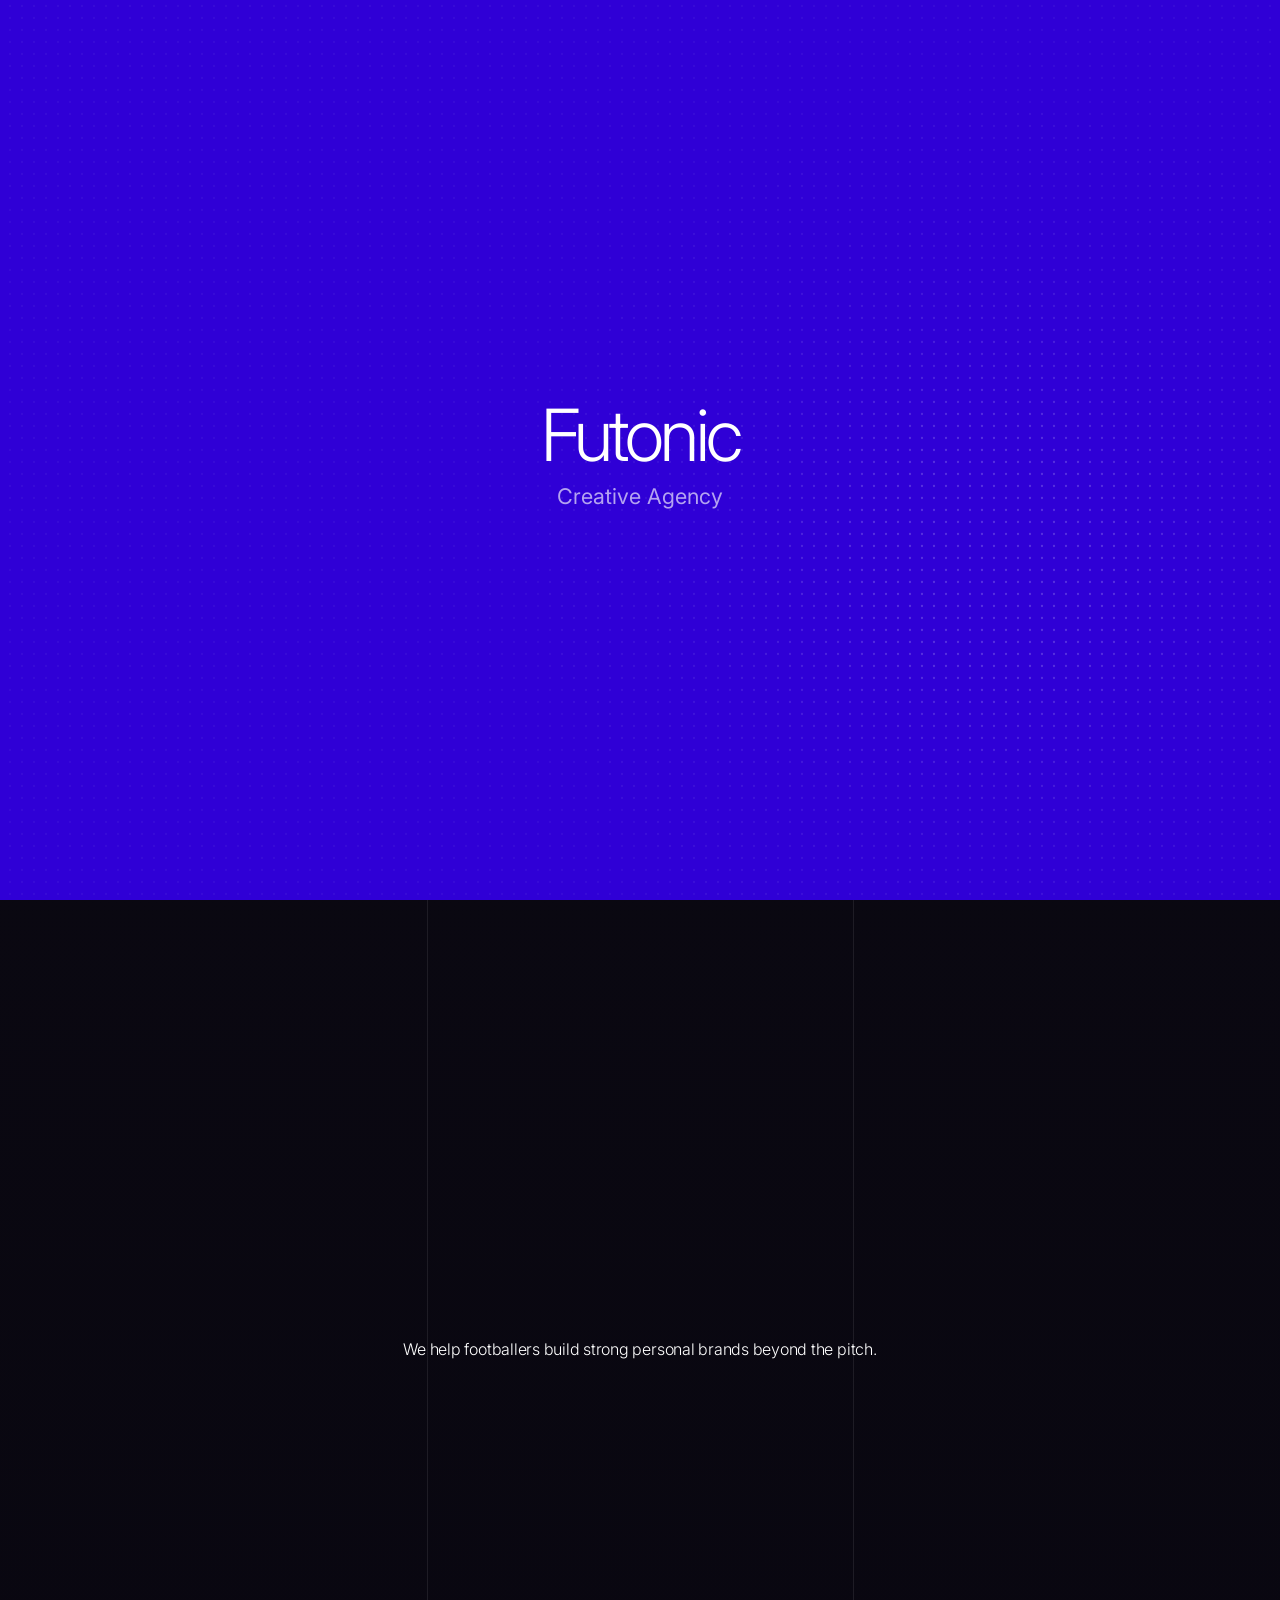
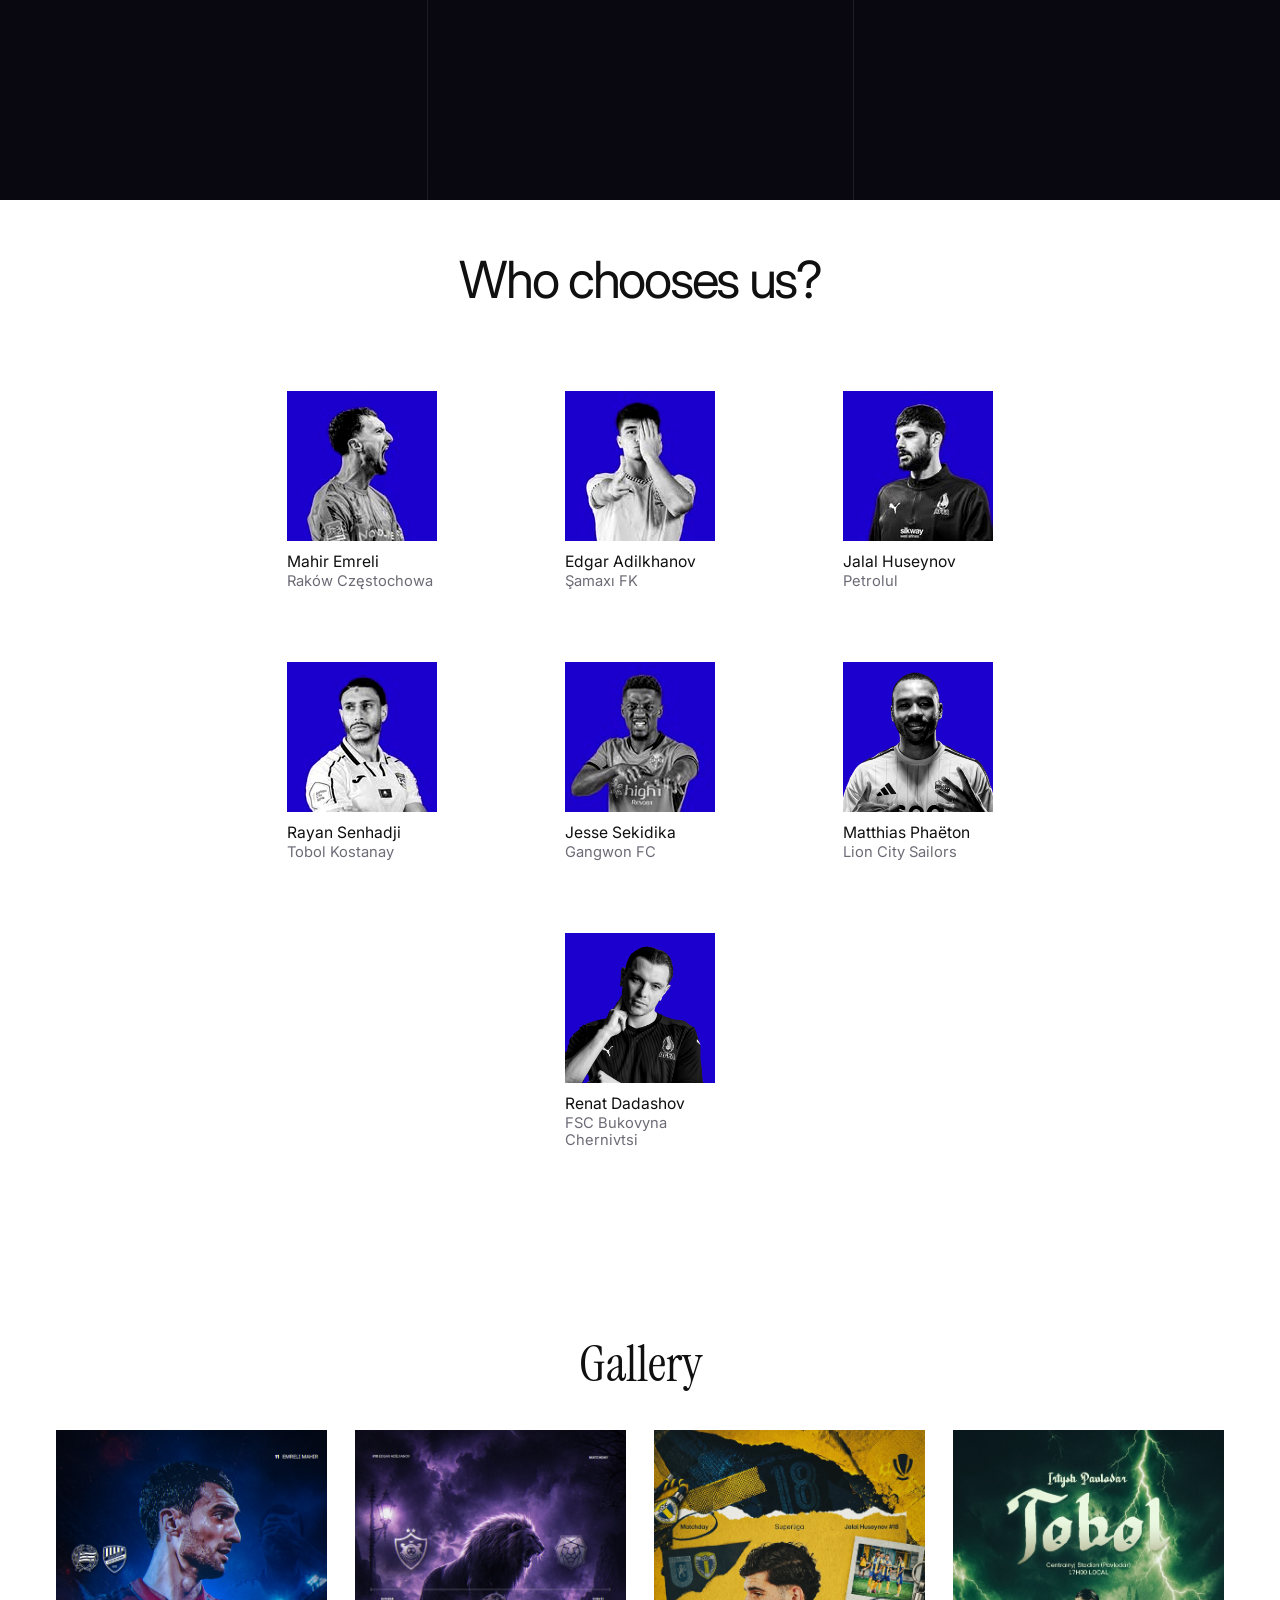
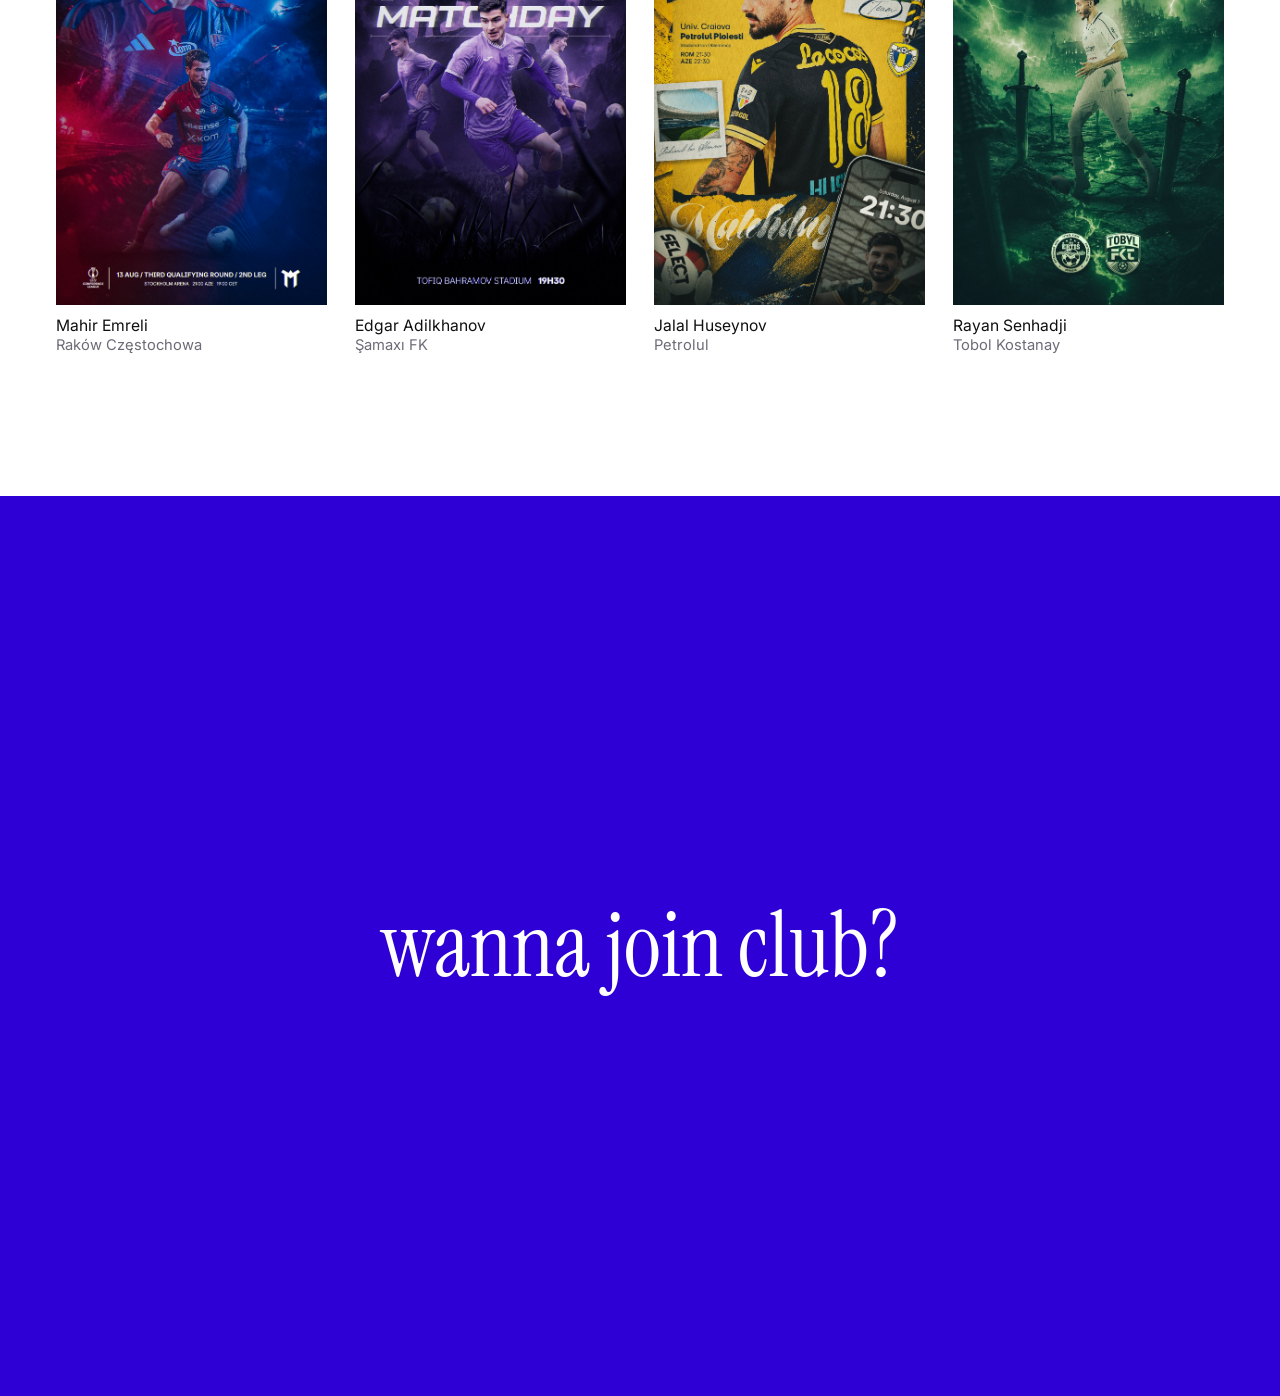
==== commit 848737ab: "Add Matthias and Renat player cards" ====
--- a/index.html
+++ b/index.html
@@ -122,6 +122,30 @@
                         <h3 class="person-name">Jesse Sekidika</h3>
                         <p class="person-role">Gangwon FC</p>
                     </article>
+
+                    <article class="choose-card">
+                        <div class="portrait-frame">
+                            <img src="Matthias.png" alt="Matthias Phaëton portrait" class="portrait-image">
+                            <video class="portrait-video" muted loop playsinline preload="metadata" aria-hidden="true">
+                                <source src="MatthiasVIDEO.mp4" type="video/mp4">
+                            </video>
+                        </div>
+                        <h3 class="person-name">Matthias Phaëton</h3>
+                        <p class="person-role">Lion City Sailors</p>
+                    </article>
+                </div>
+
+                <div class="choose-row">
+                    <article class="choose-card">
+                        <div class="portrait-frame">
+                            <img src="renat.png" alt="Renat Dadashov portrait" class="portrait-image">
+                            <video class="portrait-video" muted loop playsinline preload="metadata" aria-hidden="true">
+                                <source src="renatVIDEO.mp4" type="video/mp4">
+                            </video>
+                        </div>
+                        <h3 class="person-name">Renat Dadashov</h3>
+                        <p class="person-role">FSC Bukovyna Chernivtsi</p>
+                    </article>
                 </div>
             </div>
         </section>
